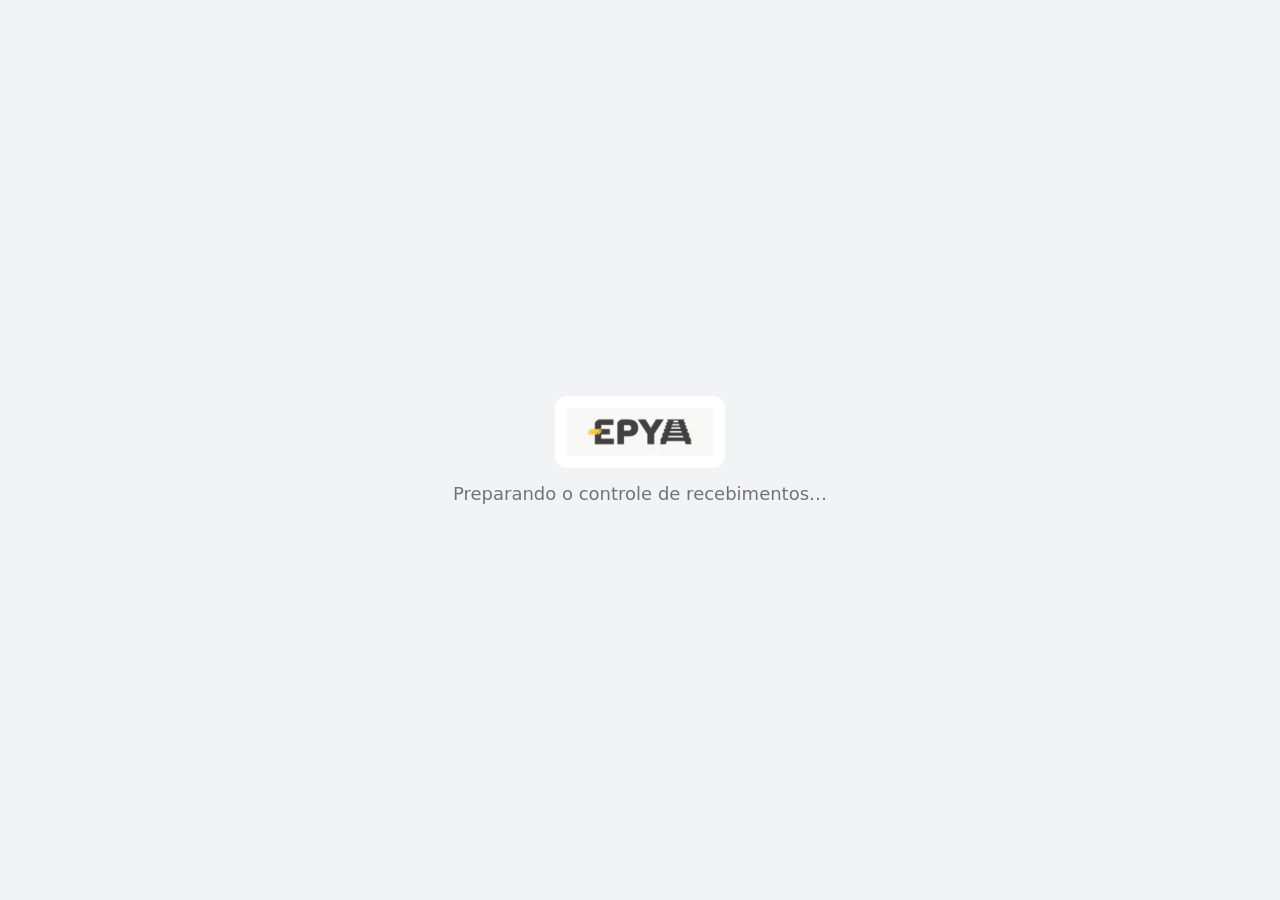
==== recebimentos-epya/index.html @ fa7b8f74 "Restaura lancamentos sem login" ====
<!doctype html>
<html lang="pt-BR">
  <head>
    <meta charset="utf-8" />
    <meta name="viewport" content="width=device-width, initial-scale=1" />
    <meta name="theme-color" content="#17191c" />
    <meta name="mobile-web-app-capable" content="yes" />
    <meta name="apple-mobile-web-app-capable" content="yes" />
    <meta name="apple-mobile-web-app-status-bar-style" content="black-translucent" />
    <meta name="apple-mobile-web-app-title" content="CRM EPYA" />
    <meta
      name="description"
      content="Painel EPYA para controle diário de dormentes, trilhos, notas fiscais e qualidade no Projeto Sucuriú."
    />
    <meta property="og:title" content="EPYA • Controle de Recebimentos" />
    <meta property="og:description" content="Dormentes, trilhos, notas fiscais, qualidade e relatórios do Projeto Sucuriú." />
    <meta property="og:type" content="website" />
    <meta property="og:image" content="./hero-recebimento-epya.png" />
    <meta name="twitter:card" content="summary_large_image" />
    <meta name="twitter:image" content="./hero-recebimento-epya.png" />
    <title>EPYA • Controle de Recebimentos</title>
    <link rel="manifest" href="./manifest.webmanifest" />
    <link rel="icon" type="image/png" href="./icon-192.png" />
    <link rel="apple-touch-icon" href="./apple-touch-icon.png" />
    <link rel="stylesheet" href="./styles.css?v=36" />
  </head>
  <body>
    <div id="app">
      <div class="boot-screen" role="status">
        <img src="./epya-logo-oficial.png" alt="EPYA Infraestrutura" />
        <span>Preparando o controle de recebimentos…</span>
      </div>
    </div>
    <script src="./supabase.min.js"></script>
    <script type="module" src="./app.js?v=36"></script>
  </body>
</html>
---- recebimentos-epya/styles.css ----
:root {
  color-scheme: light;
  --yellow: #f4c914;
  --yellow-strong: #e5b900;
  --ink: #181a1e;
  --ink-soft: #2a2e34;
  --muted: #6f747d;
  --muted-2: #9298a1;
  --page: #f2f3f5;
  --surface: #ffffff;
  --surface-2: #f8f9fa;
  --line: #e0e3e7;
  --line-strong: #cbd0d6;
  --blue: #39b8ff;
  --green: #24b487;
  --red: #ff5d6c;
  --orange: #ff9f43;
  --purple: #7b61ff;
  --shadow: 0 14px 38px rgba(22, 25, 30, 0.08);
  --shadow-soft: 0 8px 24px rgba(22, 25, 30, 0.06);
}

:root[data-theme="dark"] {
  color-scheme: dark;
  --ink: #f6f7f8;
  --ink-soft: #e0e3e7;
  --muted: #a9afb7;
  --muted-2: #858b94;
  --page: #101215;
  --surface: #191c21;
  --surface-2: #20242a;
  --line: #2d3239;
  --line-strong: #3b424c;
  --shadow: 0 18px 45px rgba(0, 0, 0, 0.28);
  --shadow-soft: 0 10px 26px rgba(0, 0, 0, 0.22);
}

* { box-sizing: border-box; }
html { min-height: 100%; scroll-behavior: smooth; font-size: 20px; }
body { min-width: 320px; min-height: 100vh; margin: 0; color: var(--ink); background: var(--page); font-family: Inter, ui-sans-serif, system-ui, -apple-system, BlinkMacSystemFont, "Segoe UI", sans-serif; font-size: 18px; text-rendering: optimizeLegibility; }
button, input, select, textarea { font: inherit; }
button, a { -webkit-tap-highlight-color: transparent; }
button { color: inherit; }
img { max-width: 100%; display: block; }
h1, h2, h3, p { margin-top: 0; }
button:focus-visible, a:focus-visible, input:focus-visible, select:focus-visible, textarea:focus-visible, [tabindex]:focus-visible { outline: 3px solid rgba(244, 201, 20, 0.48); outline-offset: 2px; }

.boot-screen, .loading-panel { min-height: 100vh; display: grid; place-content: center; justify-items: center; gap: 15px; color: var(--muted); background: var(--page); }
.boot-screen img { width: 170px; padding: 12px; background: white; border-radius: 12px; }
.spinner, .login-loading i { width: 26px; height: 26px; border: 3px solid var(--line-strong); border-top-color: var(--yellow); border-radius: 50%; animation: spin .75s linear infinite; }
@keyframes spin { to { transform: rotate(360deg); } }

.app-shell { min-height: 100vh; }
.topbar { min-height: 88px; padding: 0 clamp(18px, 3vw, 52px); position: sticky; top: 0; z-index: 50; display: grid; grid-template-columns: auto 1fr auto; align-items: center; gap: 24px; background: color-mix(in srgb, var(--surface) 94%, transparent); border-bottom: 1px solid var(--line); backdrop-filter: blur(18px); }
.brand-lockup { padding: 0; display: flex; align-items: center; gap: 14px; text-align: left; background: transparent; border: 0; cursor: pointer; }
.brand-lockup img { width: 96px; height: 44px; object-fit: contain; padding: 4px 6px; background: white; border-radius: 7px; }
.brand-lockup span, .user-chip { display: grid; }
.brand-lockup strong { font-size: .98rem; letter-spacing: -.015em; }
.brand-lockup small, .user-chip small { margin-top: 2px; color: var(--muted); font-size: .78rem; }
.main-nav { min-width: 0; display: flex; justify-content: center; align-self: stretch; gap: 3px; }
.nav-button { min-width: 74px; padding: 0 11px; position: relative; display: flex; align-items: center; justify-content: center; gap: 7px; color: var(--muted); white-space: nowrap; background: transparent; border: 0; cursor: pointer; }
.nav-button span { font-size: 1.08rem; }
.nav-button b { font-size: .84rem; font-weight: 740; }
.nav-button::after { content: ""; height: 3px; position: absolute; right: 11px; bottom: 0; left: 11px; background: var(--yellow); border-radius: 4px 4px 0 0; transform: scaleX(0); transition: transform .2s ease; }
.nav-button:hover, .nav-button.active { color: var(--ink); }
.nav-button.active::after { transform: scaleX(1); }
.top-actions { display: flex; align-items: center; gap: 8px; }
.status-pill, .sync-badge { min-height: 34px; padding: 6px 10px; display: inline-flex; align-items: center; gap: 7px; color: var(--muted); font-size: .74rem; font-weight: 730; background: var(--surface-2); border: 1px solid var(--line); border-radius: 999px; }
.status-pill { cursor: pointer; }
.status-pill i, .sync-badge i { width: 7px; height: 7px; background: var(--green); border-radius: 50%; box-shadow: 0 0 0 4px color-mix(in srgb, var(--green) 16%, transparent); }
.status-pill.offline i, .sync-badge.warning i { background: var(--orange); box-shadow: 0 0 0 4px color-mix(in srgb, var(--orange) 16%, transparent); }
.icon-button { width: 36px; height: 36px; display: grid; place-items: center; background: var(--surface-2); border: 1px solid var(--line); border-radius: 9px; cursor: pointer; }
.user-chip { min-width: 92px; padding-left: 11px; color: var(--ink); text-align: left; text-decoration: none; background: none; border: 0; border-left: 1px solid var(--line); cursor: pointer; }
.user-chip strong { max-width: 110px; overflow: hidden; font-size: .74rem; text-overflow: ellipsis; white-space: nowrap; }
.control-owner-chip { min-width: max-content; padding-left: 10px; display: flex; align-items: center; gap: 9px; border-left: 1px solid var(--line); }
.control-owner-chip > i { width: 34px; height: 34px; display: grid; place-items: center; color: #17191c; font-size: .7rem; font-style: normal; font-weight: 880; background: var(--yellow); border-radius: 50%; }
.control-owner-chip > span { display: grid; }
.control-owner-chip small { color: var(--muted); font-size: .69rem; line-height: 1.1; }
.control-owner-chip .control-motto { margin-bottom: 3px; color: var(--ink-soft); font-family: Georgia, "Times New Roman", serif; font-size: .65rem; font-style: italic; font-weight: 600; letter-spacing: .01em; }
.control-owner-chip strong { margin-top: 3px; font-size: .83rem; line-height: 1.1; }
.mobile-nav { display: none; }

.app-main { width: min(100%, 1680px); margin: 0 auto; padding: 24px clamp(16px, 3vw, 50px) 70px; }
.view { animation: viewIn .28s ease both; }
@keyframes viewIn { from { opacity: 0; transform: translateY(5px); } }
.eyebrow { display: block; margin-bottom: 8px; color: color-mix(in srgb, var(--yellow) 80%, #8b7300); font-size: .76rem; font-weight: 850; letter-spacing: .14em; text-transform: uppercase; }
.panel { padding: clamp(18px, 2.2vw, 29px); background: var(--surface); border: 1px solid var(--line); border-radius: 18px; box-shadow: var(--shadow-soft); }
.clickable { cursor: pointer; transition: transform .2s ease, box-shadow .2s ease, border-color .2s ease; }
.clickable:hover { transform: translateY(-2px); border-color: var(--line-strong); box-shadow: var(--shadow); }
.button { min-height: 46px; padding: 10px 18px; display: inline-flex; align-items: center; justify-content: center; gap: 8px; font-size: .84rem; font-weight: 820; text-decoration: none; border: 1px solid transparent; border-radius: 9px; cursor: pointer; transition: transform .15s ease, background .15s ease; }
.button:hover { transform: translateY(-1px); }
.button:disabled { opacity: .5; cursor: not-allowed; }
.button-yellow { color: #15171a; background: var(--yellow); border-color: var(--yellow); box-shadow: 0 8px 18px rgba(244, 201, 20, .19); }
.button-yellow:hover { background: var(--yellow-strong); }
.button-dark { color: #fff; background: #1b1e22; border-color: #1b1e22; }
.button-outline { color: var(--ink); background: var(--surface); border-color: var(--line-strong); }
.button-glass { color: white; background: rgba(255, 255, 255, .1); border-color: rgba(255, 255, 255, .28); backdrop-filter: blur(10px); }
.button.compact { min-height: 36px; padding: 7px 11px; }
.text-button, .back-link, .install-link, .add-row-button, .danger-link { padding: 0; color: var(--ink); font-size: .72rem; font-weight: 780; background: transparent; border: 0; cursor: pointer; }
.back-link { margin-bottom: 18px; color: var(--muted); }
.full { width: 100%; }

.dashboard-hero { min-height: 350px; padding: clamp(28px, 4vw, 58px); position: relative; overflow: hidden; display: flex; align-items: center; color: white; background: linear-gradient(90deg, rgba(11, 13, 16, .95) 0%, rgba(11, 13, 16, .82) 37%, rgba(11, 13, 16, .28) 68%, rgba(11, 13, 16, .12) 100%), url("./hero-recebimento-epya.png") center 55% / cover; border-radius: 24px; box-shadow: 0 25px 55px rgba(15, 17, 20, .2); }
.dashboard-hero::after { content: ""; width: 340px; height: 160px; position: absolute; left: 14%; bottom: -100px; background: var(--yellow); filter: blur(90px); opacity: .16; }
.hero-copy { max-width: 650px; position: relative; z-index: 2; }
.hero-kicker { margin-bottom: 22px; display: flex; align-items: center; gap: 10px; color: #d9dde1; font-size: .67rem; font-weight: 780; letter-spacing: .09em; text-transform: uppercase; }
.hero-kicker i { width: 5px; height: 5px; background: var(--yellow); border-radius: 50%; }
.dashboard-hero h1 { max-width: 650px; margin-bottom: 20px; font-size: clamp(2.5rem, 5.1vw, 5.4rem); line-height: .94; letter-spacing: -.063em; }
.dashboard-hero p { max-width: 565px; margin-bottom: 28px; color: #d2d6da; font-size: clamp(.88rem, 1.2vw, 1.05rem); line-height: 1.6; }
.hero-actions { display: flex; flex-wrap: wrap; align-items: center; gap: 10px; }
.dashboard-hero .sync-badge { color: #d9dcdf; background: rgba(14, 16, 19, .66); border-color: rgba(255, 255, 255, .16); }
.hero-corner-brand { width: 315px; min-height: 88px; padding: 12px 18px; position: absolute; top: 25px; right: 27px; display: grid; grid-template-columns: 62px 1fr; align-items: center; gap: 15px; color: #191b1f; background: rgba(255, 255, 255, .94); border-radius: 12px; box-shadow: 0 12px 35px rgba(0, 0, 0, .16); backdrop-filter: blur(12px); }
.hero-corner-brand img { width: 62px; max-height: 62px; }
.hero-corner-brand span { display: grid; text-transform: uppercase; }
.hero-corner-brand strong { font-size: 1rem; letter-spacing: .12em; }
.hero-corner-brand small { margin-top: 4px; color: #6c7077; font-size: .72rem; font-weight: 760; letter-spacing: .08em; }

.section-heading, .page-heading, .panel-heading { display: flex; align-items: flex-end; justify-content: space-between; gap: 20px; }
.section-heading { margin: 35px 0 18px; }
.section-heading h2, .panel-heading h2 { margin: 0; font-size: clamp(1.15rem, 1.7vw, 1.55rem); letter-spacing: -.035em; }
.updated-label, .expand-hint { color: var(--muted); font-size: .76rem; }
.expand-hint { min-width: max-content; }
.metrics-grid { margin-bottom: 22px; display: grid; grid-template-columns: repeat(4, minmax(0, 1fr)); gap: 14px; }
.metric-card { min-height: 160px; padding: 22px; position: relative; overflow: hidden; display: flex; flex-direction: column; justify-content: center; background: var(--surface); border: 1px solid var(--line); border-radius: 16px; box-shadow: var(--shadow-soft); }
.metric-card::before { content: ""; width: 62px; height: 4px; position: absolute; top: 0; left: 22px; background: var(--yellow); border-radius: 0 0 5px 5px; }
.metric-card.rail::before { background: var(--blue); }
.metric-card.remaining::before { background: var(--orange); }
.metric-card.quality::before { background: var(--purple); }
.metric-card > span { color: var(--muted); font-size: .83rem; font-weight: 760; }
.metric-card strong { margin: 9px 0 5px; font-size: clamp(2rem, 3vw, 3.25rem); line-height: 1; letter-spacing: -.055em; }
.metric-card small { color: var(--muted-2); font-size: .78rem; }
.metric-progress, .metric-line { height: 4px; margin-top: 17px; overflow: hidden; background: var(--line); border-radius: 999px; }
.metric-progress i { height: 100%; display: block; background: var(--yellow); border-radius: inherit; }
.metric-line { background: linear-gradient(90deg, var(--blue), color-mix(in srgb, var(--blue) 15%, var(--line)) 55%, var(--line) 55%); }
.metric-card.remaining .metric-line { background: linear-gradient(90deg, var(--orange) 0 30%, var(--line) 30%); }
.metric-card.quality .metric-line { background: linear-gradient(90deg, var(--purple) 0 12%, var(--line) 12%); }

.pera-milestone { margin-bottom: 22px; padding: 20px 22px; display: grid; grid-template-columns: 52px minmax(0, 1fr) auto; align-items: center; gap: 16px 20px; background: linear-gradient(135deg, color-mix(in srgb, var(--yellow) 8%, var(--surface)), var(--surface) 62%); border: 1px solid color-mix(in srgb, var(--yellow) 38%, var(--line)); border-radius: 16px; box-shadow: var(--shadow-soft); }
.pera-milestone-icon { width: 52px; height: 52px; display: grid; place-items: center; color: #17191c; font-size: 1.25rem; font-weight: 900; background: var(--yellow); border-radius: 14px; }
.pera-milestone-copy h2 { margin: 3px 0 4px; font-size: clamp(1.05rem, 1.6vw, 1.35rem); letter-spacing: -.03em; }
.pera-milestone-copy p { margin: 0; color: var(--muted); font-size: .8rem; line-height: 1.45; }
.pera-milestone-total { min-width: 155px; display: grid; text-align: right; }
.pera-milestone-total span, .pera-milestone-total small { color: var(--muted); font-size: .7rem; }
.pera-milestone-total strong { margin: 2px 0; font-size: 1.65rem; line-height: 1; letter-spacing: -.045em; }
.pera-milestone-progress { height: 7px; grid-column: 2 / -1; overflow: hidden; background: var(--line); border-radius: 999px; }
.pera-milestone-progress i { height: 100%; display: block; background: linear-gradient(90deg, var(--yellow), #ff9f2f); border-radius: inherit; transition: width .35s ease; }
.pera-milestone.warning { background: linear-gradient(135deg, color-mix(in srgb, var(--orange) 13%, var(--surface)), var(--surface) 64%); border-color: color-mix(in srgb, var(--orange) 55%, var(--line)); }
.pera-milestone.warning .pera-milestone-icon { background: var(--orange); }
.pera-milestone.warning .pera-milestone-progress i { background: var(--orange); }
.pera-milestone.next { border-color: color-mix(in srgb, var(--blue) 48%, var(--line)); }
.pera-milestone.next .pera-milestone-icon, .pera-milestone.next .pera-milestone-progress i { background: var(--blue); }
.pera-milestone.reached { border-color: color-mix(in srgb, var(--green) 55%, var(--line)); }
.pera-milestone.reached .pera-milestone-icon, .pera-milestone.reached .pera-milestone-progress i { color: white; background: var(--green); }

.dashboard-grid { margin-bottom: 16px; display: grid; gap: 16px; }
.charts-main { grid-template-columns: 1.45fr .8fr; }
.charts-secondary { grid-template-columns: 1.15fr .85fr .85fr; }
.chart-card, .quality-card { min-height: 380px; }
.chart-legend { margin: 18px 0 8px; display: flex; gap: 15px; color: var(--muted); font-size: .8rem; }
.chart-legend span { display: flex; align-items: center; gap: 6px; }
.dot { width: 8px; height: 8px; display: inline-block; border-radius: 50%; }
.dot.yellow { background: var(--yellow); }
.dot.blue { background: var(--blue); }
.comparison-chart { min-width: 0; height: 255px; padding: 25px 10px 0; display: grid; grid-auto-flow: column; grid-auto-columns: minmax(76px, 1fr); align-items: end; gap: clamp(9px, 1.5vw, 22px); overflow-x: auto; background-image: linear-gradient(to bottom, transparent 24.5%, var(--line) 25%, transparent 25.5%, transparent 49.5%, var(--line) 50%, transparent 50.5%, transparent 74.5%, var(--line) 75%, transparent 75.5%); border-bottom: 1px solid var(--line); }
.comparison-group { height: 100%; position: relative; display: grid; grid-template-rows: 1fr 27px; align-items: end; }
.comparison-bars { height: 100%; display: flex; align-items: end; justify-content: center; gap: 7px; }
.chart-bar { width: min(28px, 40%); min-height: 0; position: relative; display: block; border-radius: 7px 7px 2px 2px; transition: filter .2s ease; }
.chart-bar:hover { filter: brightness(.92); }
.chart-bar.sleeper { background: linear-gradient(#ffde42, var(--yellow)); }
.chart-bar.rail { background: linear-gradient(#69caff, var(--blue)); }
.chart-bar b { position: absolute; top: -21px; left: 50%; color: var(--muted); font-size: .7rem; font-weight: 760; transform: translateX(-50%); white-space: nowrap; }
.comparison-group > small, .daily-column > small { color: var(--muted); font-size: .72rem; text-align: center; white-space: nowrap; }
.daily-chart { height: 280px; padding: 17px 8px 0; display: grid; grid-auto-flow: column; grid-auto-columns: minmax(34px, 1fr); align-items: end; gap: 7px; overflow-x: auto; border-bottom: 1px solid var(--line); background-image: linear-gradient(to bottom, transparent 32.8%, var(--line) 33%, transparent 33.4%, transparent 65.8%, var(--line) 66%, transparent 66.4%); }
.daily-column { height: 100%; position: relative; display: grid; grid-template-rows: 1fr 28px; align-items: end; }
.daily-stack { width: 70%; height: 100%; max-width: 34px; margin: auto; display: flex; flex-direction: column-reverse; justify-content: flex-start; overflow: hidden; border-radius: 6px 6px 2px 2px; }
.daily-stack span { width: 100%; display: block; min-height: 0; }
.daily-stack .sleeper { background: var(--yellow); }
.daily-stack .rail { background: var(--blue); }
.quality-summary { min-height: 270px; display: grid; grid-template-columns: minmax(150px, .8fr) 1fr; align-items: center; gap: 24px; }
.quality-donut { width: min(190px, 100%); aspect-ratio: 1; margin: auto; position: relative; display: grid; place-content: center; text-align: center; background: var(--quality-donut); border-radius: 50%; }
.quality-donut::after { content: ""; position: absolute; inset: 21%; background: var(--surface); border-radius: 50%; }
.quality-donut strong, .quality-donut small { position: relative; z-index: 1; }
.quality-donut strong { font-size: clamp(1.8rem, 3vw, 2.8rem); letter-spacing: -.05em; }
.quality-donut small { color: var(--muted); font-size: .7rem; }
.quality-summary ul { margin: 0; padding: 0; display: grid; gap: 11px; list-style: none; }
.quality-summary li { display: grid; grid-template-columns: 9px 1fr auto; align-items: center; gap: 8px; color: var(--muted); font-size: .79rem; }
.quality-summary li i, .table-dot, .record-quality-list i { width: 8px; height: 8px; display: inline-block; border-radius: 50%; }
.quality-summary li strong { color: var(--ink); font-size: .84rem; }
[data-tooltip] { position: relative; }
[data-tooltip]::after { content: attr(data-tooltip); width: max-content; max-width: 280px; padding: 9px 11px; position: absolute; left: 50%; top: 42%; z-index: 30; color: white; font-size: .74rem; font-weight: 720; line-height: 1.35; text-align: center; white-space: normal; background: rgba(15, 17, 20, .94); border: 1px solid rgba(255, 255, 255, .14); border-radius: 8px; box-shadow: 0 10px 30px rgba(0, 0, 0, .28); opacity: 0; transform: translate(-50%, -50%) scale(.96); pointer-events: none; transition: opacity .16s ease, transform .16s ease; }
[data-tooltip]:hover, [data-tooltip]:focus-visible { z-index: 25; }
[data-tooltip]:hover::after, [data-tooltip]:focus-visible::after { opacity: 1; transform: translate(-50%, -50%) scale(1); }
.quality-summary li[data-tooltip]::after { top: 50%; }
.nf-quality-panel { margin-bottom: 16px; background: linear-gradient(145deg, color-mix(in srgb, var(--yellow) 5%, var(--surface)), var(--surface) 38%); }
.nf-quality-panel .panel-heading { align-items: flex-start; }
.nf-quality-panel .panel-heading p { max-width: 780px; margin: 6px 0 0; color: var(--muted); line-height: 1.5; }
.nf-quality-kpis { margin: 20px 0 16px; display: grid; grid-template-columns: repeat(4, minmax(0, 1fr)); gap: 10px; }
.nf-quality-kpis > div { min-width: 0; padding: 16px 18px; display: grid; background: var(--surface); border: 1px solid var(--line); border-radius: 12px; box-shadow: var(--shadow-soft); }
.nf-quality-kpis span, .nf-quality-kpis small { color: var(--muted); font-size: .72rem; }
.nf-quality-kpis strong { margin: 5px 0 3px; font-size: clamp(1.5rem, 2.4vw, 2.25rem); line-height: 1; letter-spacing: -.045em; }
.nf-quality-content { display: grid; grid-template-columns: minmax(240px, .42fr) minmax(0, 1.58fr); align-items: start; gap: 16px; }
.nf-quality-search { margin: 0; padding: 17px; display: grid; grid-template-columns: 1fr; align-items: end; gap: 9px; background: var(--surface); border: 1px solid var(--line); border-radius: 12px; }
.nf-quality-search p { margin: 5px 0 0; color: var(--muted); font-size: .72rem; line-height: 1.5; }
.nf-quality-chart { max-height: 620px; padding-right: 7px; display: grid; gap: 10px; overflow-y: auto; }
.nf-quality-row { min-width: 0; padding: 15px 16px; display: grid; grid-template-columns: 112px 1fr; align-items: center; gap: 17px; background: var(--surface); border: 1px solid var(--line); border-left: 4px solid var(--yellow); border-radius: 11px; box-shadow: var(--shadow-soft); }
.nf-quality-label { display: grid; }
.nf-quality-label strong { font-size: .96rem; }
.nf-quality-label small { margin-top: 4px; color: var(--muted); font-size: .74rem; }
.nf-quality-bars { display: grid; gap: 7px; }
.nf-quality-bars > span { height: 30px; position: relative; overflow: hidden; display: flex; align-items: center; background: var(--line); border-radius: 7px; }
.nf-quality-bars i { height: 100%; position: absolute; inset: 0 auto 0 0; display: block; border-radius: inherit; }
.nf-quality-bars .received i { background: linear-gradient(90deg, #ffe56a, var(--yellow)); }
.nf-quality-bars .defects i { background: linear-gradient(90deg, #ff9a78, var(--red)); }
.nf-quality-bars b { padding: 0 10px; position: relative; z-index: 1; color: #1a1c20; font-size: .75rem; text-shadow: 0 1px rgba(255, 255, 255, .45); }
:root[data-theme="dark"] .nf-quality-bars b { color: white; text-shadow: 0 1px rgba(0, 0, 0, .45); }
.nf-quality-empty { min-height: 190px; display: grid; place-content: center; justify-items: center; gap: 5px; color: var(--muted); text-align: center; }
.nf-quality-empty strong { color: var(--ink); }
.modal-nf-quality { padding: 12px; background: var(--surface-2); border: 1px solid var(--line); border-radius: 12px; }
.recent-panel { margin-top: 1px; }

.table-wrap { width: 100%; overflow-x: auto; }
.data-table { width: 100%; border-collapse: collapse; }
.data-table th, .data-table td { padding: 14px 12px; text-align: left; vertical-align: middle; border-bottom: 1px solid var(--line); }
.data-table th { color: var(--muted); font-size: .72rem; font-weight: 820; letter-spacing: .07em; text-transform: uppercase; }
.data-table td { font-size: .84rem; }
.data-table td > strong, .data-table td > small { display: block; }
.data-table td > strong { margin-bottom: 4px; }
.data-table td > small { max-width: 260px; overflow: hidden; color: var(--muted); text-overflow: ellipsis; white-space: nowrap; }
.data-table tr:last-child td { border-bottom: 0; }
.material-badge { width: fit-content; padding: 5px 8px; display: flex; align-items: center; gap: 6px; color: #745f00; font-size: .7rem; font-weight: 760; background: rgba(244, 201, 20, .13); border: 1px solid rgba(244, 201, 20, .22); border-radius: 999px; }
.material-badge i { width: 6px; height: 6px; background: var(--yellow); border-radius: 50%; }
.material-badge.trilho { color: #087eae; background: rgba(57, 184, 255, .12); border-color: rgba(57, 184, 255, .22); }
.material-badge.trilho i { background: var(--blue); }
:root[data-theme="dark"] .material-badge { color: #f7df6c; }
:root[data-theme="dark"] .material-badge.trilho { color: #8fd7ff; }
.table-actions { min-width: 150px; }
.table-actions button { padding: 5px 7px; color: var(--ink); font-size: .7rem; font-weight: 760; background: transparent; border: 0; cursor: pointer; }
.table-actions .danger, .danger-link { color: var(--red); }
.empty-state { min-height: 250px; display: grid; place-content: center; justify-items: center; text-align: center; color: var(--muted); }
.empty-state > span { font-size: 2rem; }
.empty-state h3 { margin: 10px 0 5px; color: var(--ink); }
.empty-state p { margin: 0; }

.page-heading { margin: 18px 0 26px; align-items: center; }
.page-heading h1 { margin: 0 0 8px; font-size: clamp(2rem, 4.2vw, 4rem); line-height: 1; letter-spacing: -.055em; }
.page-heading p { max-width: 650px; margin: 0; color: var(--muted); line-height: 1.55; }
.heading-actions { display: flex; gap: 9px; }
.heading-summary { min-width: 190px; padding: 18px 22px; display: grid; text-align: right; background: #191b1f; border-radius: 15px; box-shadow: var(--shadow); }
.heading-summary span, .heading-summary small { color: #aeb3ba; font-size: .66rem; }
.heading-summary strong { color: var(--yellow); font-size: 2.35rem; line-height: 1.05; letter-spacing: -.05em; }
.receiving-form { display: grid; gap: 15px; }
.form-panel { padding: clamp(20px, 3vw, 34px); }
.form-section-title { margin-bottom: 25px; display: flex; align-items: flex-start; gap: 14px; }
.form-section-title > span { min-width: 37px; height: 37px; display: grid; place-items: center; color: #181a1d; font-size: .69rem; font-weight: 850; background: var(--yellow); border-radius: 9px; }
.form-section-title h2 { margin: 0 0 5px; font-size: 1.2rem; }
.form-section-title p { margin: 0; color: var(--muted); font-size: .8rem; }
.material-selector { display: grid; grid-template-columns: 1fr 1fr; gap: 12px; }
.material-option { min-height: 98px; padding: 18px; display: grid; grid-template-columns: 55px 1fr auto; align-items: center; gap: 15px; text-align: left; background: var(--surface-2); border: 1px solid var(--line); border-radius: 13px; cursor: pointer; }
.material-option.active { background: color-mix(in srgb, var(--yellow) 8%, var(--surface)); border-color: color-mix(in srgb, var(--yellow) 65%, var(--line)); box-shadow: inset 0 0 0 1px color-mix(in srgb, var(--yellow) 30%, transparent); }
.material-option:nth-child(2).active { background: color-mix(in srgb, var(--blue) 7%, var(--surface)); border-color: color-mix(in srgb, var(--blue) 65%, var(--line)); box-shadow: inset 0 0 0 1px color-mix(in srgb, var(--blue) 26%, transparent); }
.material-option > i { width: 52px; height: 48px; display: block; position: relative; background: color-mix(in srgb, var(--yellow) 16%, var(--surface)); border-radius: 10px; }
.material-option > i::before, .material-option > i::after { content: ""; position: absolute; background: var(--yellow); }
.sleeper-icon::before { width: 34px; height: 8px; left: 9px; top: 14px; box-shadow: 0 13px 0 var(--yellow); border-radius: 2px; }
.sleeper-icon::after { width: 4px; height: 27px; left: 16px; top: 10px; box-shadow: 16px 0 0 var(--yellow); }
.material-option > .rail-icon { background: color-mix(in srgb, var(--blue) 14%, var(--surface)); }
.rail-icon::before { width: 7px; height: 34px; left: 13px; top: 7px; background: var(--blue) !important; box-shadow: 19px 0 0 var(--blue); transform: skew(-8deg); }
.rail-icon::after { width: 32px; height: 4px; left: 10px; top: 15px; background: var(--blue) !important; box-shadow: 0 14px 0 var(--blue); }
.material-option span { display: grid; }
.material-option span small { margin-top: 5px; color: var(--muted); font-size: .67rem; }
.material-option > b { color: var(--green); font-size: 1.15rem; }
.field-grid { display: grid; gap: 14px; }
.field-grid.four { grid-template-columns: repeat(4, minmax(0, 1fr)); }
.span-two { grid-column: span 2; }
label { display: grid; gap: 7px; }
label > span, .report-filters label span, .filters-panel label span { color: var(--muted); font-size: .78rem; font-weight: 740; }
input, select, textarea { width: 100%; min-height: 43px; padding: 10px 12px; color: var(--ink); background: var(--surface-2); border: 1px solid var(--line); border-radius: 8px; transition: border-color .15s ease, box-shadow .15s ease; }
textarea { resize: vertical; }
input:focus, select:focus, textarea:focus { border-color: var(--yellow); box-shadow: 0 0 0 3px rgba(244, 201, 20, .12); outline: none; }
.invoice-head { padding: 0 50px 8px 0; display: grid; grid-template-columns: 1fr 1fr 36px; gap: 12px; color: var(--muted); font-size: .6rem; font-weight: 760; text-transform: uppercase; }
.invoice-row { margin-bottom: 9px; display: grid; grid-template-columns: 1fr 1fr 36px; align-items: end; gap: 12px; }
.invoice-row.edit-target { margin: 2px -9px 11px; padding: 9px; background: color-mix(in srgb, var(--yellow) 10%, var(--surface)); border: 2px solid var(--yellow); border-radius: 11px; box-shadow: 0 0 0 4px rgba(244, 201, 20, .1); }
.invoice-row label > span { display: none; }
.remove-row { width: 36px; height: 43px; color: var(--red); font-size: 1.2rem; background: color-mix(in srgb, var(--red) 8%, var(--surface)); border: 1px solid color-mix(in srgb, var(--red) 25%, var(--line)); border-radius: 8px; cursor: pointer; }
.remove-row:disabled { opacity: .25; cursor: not-allowed; }
.add-row-button { margin-top: 6px; color: #8b7400; }
:root[data-theme="dark"] .add-row-button { color: #f3d95e; }
.invoice-panel { position: relative; }
.invoice-total { width: fit-content; min-width: 220px; margin: 20px 0 0 auto; padding: 15px 18px; position: static; display: grid; grid-template-columns: 1fr auto; gap: 2px 14px; background: var(--surface-2); border: 1px solid var(--line); border-radius: 10px; }
.invoice-total span { grid-column: 1 / -1; color: var(--muted); font-size: .62rem; }
.invoice-total strong { font-size: 1.55rem; letter-spacing: -.04em; }
.invoice-total small { align-self: end; padding-bottom: 4px; color: var(--muted); }
.quality-input-grid { display: grid; grid-template-columns: repeat(4, minmax(0, 1fr)); gap: 10px; }
.invoice-quality-list { display: grid; gap: 14px; }
.invoice-quality-card { padding: 17px; background: color-mix(in srgb, var(--yellow) 3%, var(--surface-2)); border: 1px solid var(--line-strong); border-radius: 13px; }
.invoice-quality-card > header { margin-bottom: 14px; display: flex; align-items: center; justify-content: space-between; gap: 16px; }
.invoice-quality-card > header div { display: grid; gap: 3px; }
.invoice-quality-card > header span, .invoice-quality-card > header small { color: var(--muted); font-size: .68rem; }
.invoice-quality-card > header strong { font-size: 1rem; }
.quality-input-grid label { padding: 13px; grid-template-columns: 9px 1fr; align-items: center; background: var(--surface-2); border: 1px solid var(--line); border-radius: 10px; }
.quality-input-grid label i { width: 8px; height: 8px; background: var(--category); border-radius: 50%; }
.quality-input-grid label span { color: var(--ink); font-size: .77rem; }
.quality-input-grid input { grid-column: 1 / -1; font-size: 1.1rem; font-weight: 760; }
.quality-input-grid input[readonly] { color: var(--red); background: color-mix(in srgb, var(--red) 7%, var(--surface-2)); cursor: default; }
.rejected-help { margin: 10px 0 0; color: var(--muted); font-size: .75rem; }
.new-category-inline { margin-top: 14px; display: grid; grid-template-columns: 1fr auto; gap: 10px; }
.rejection-control { margin-top: 22px; padding-top: 22px; border-top: 1px solid var(--line); }
.rejection-heading { display: flex; align-items: center; justify-content: space-between; gap: 24px; }
.rejection-heading h3 { margin: 0 0 5px; font-size: 1.2rem; }
.rejection-heading p { max-width: 760px; margin: 0; color: var(--muted); line-height: 1.5; }
.rejection-list { margin-top: 16px; display: grid; gap: 11px; }
.rejection-row { padding: 15px; background: color-mix(in srgb, var(--red) 4%, var(--surface-2)); border: 1px solid color-mix(in srgb, var(--red) 22%, var(--line)); border-radius: 12px; }
.rejection-row > header { margin-bottom: 12px; display: flex; align-items: center; justify-content: space-between; gap: 12px; }
.rejection-row > header strong { font-size: .83rem; }
.rejection-row > header button { width: 30px; height: 30px; color: var(--red); font-size: 1.1rem; background: transparent; border: 1px solid color-mix(in srgb, var(--red) 28%, var(--line)); border-radius: 7px; cursor: pointer; }
.rejection-fields { display: grid; grid-template-columns: 1.05fr .7fr .7fr 1.55fr; gap: 10px; }
.rejection-empty { margin-top: 15px; padding: 15px; color: var(--muted); text-align: center; background: var(--surface-2); border: 1px dashed var(--line-strong); border-radius: 10px; }
.rejection-reason-manager { margin-top: 14px; padding: 14px; display: grid; grid-template-columns: minmax(260px, 1fr) minmax(220px, .8fr) auto; align-items: center; gap: 10px; background: var(--surface-2); border-radius: 11px; }
.rejection-reason-manager > div { display: grid; }
.rejection-reason-manager small { margin-top: 4px; color: var(--muted); font-size: .72rem; }
.rail-quality-note { margin: 14px 0 0; padding: 12px 14px; color: var(--muted); font-size: .75rem; line-height: 1.5; background: color-mix(in srgb, var(--blue) 7%, var(--surface)); border-left: 4px solid var(--blue); border-radius: 8px; }
.final-form-panel > label { margin-bottom: 18px; }
.form-actions { display: flex; justify-content: flex-end; gap: 9px; }

.filters-panel, .report-filters { margin-bottom: 14px; display: grid; grid-template-columns: 1.7fr .8fr .8fr .8fr auto auto; align-items: end; gap: 10px; }
.history-summary { margin-bottom: 14px; display: grid; grid-template-columns: repeat(4, 1fr); gap: 10px; }
.history-summary span { padding: 14px 16px; color: var(--muted); font-size: .68rem; background: var(--surface); border: 1px solid var(--line); border-radius: 10px; }
.history-summary strong { margin-right: 5px; color: var(--ink); font-size: 1.05rem; }

.quality-hero-grid { margin-bottom: 14px; display: grid; grid-template-columns: 1fr 1fr; gap: 14px; }
.quality-kpis { display: grid; grid-template-columns: 1fr 1fr; gap: 1px; overflow: hidden; padding: 0; background: var(--line); }
.quality-kpis div { padding: 24px; display: grid; place-content: center; background: var(--surface); }
.quality-kpis span { color: var(--muted); font-size: .68rem; }
.quality-kpis strong { margin-top: 6px; font-size: 2rem; letter-spacing: -.045em; }
.quality-kpis-wide { margin-bottom: 24px; grid-template-columns: repeat(4, 1fr); }
.quality-section-heading { margin: 28px 0 12px; }
.quality-section-heading h2 { margin: 0; font-size: 1.45rem; letter-spacing: -.035em; }
.danger-text { color: var(--red); }
.success-text { color: var(--green); }
.quality-category-grid { margin-bottom: 14px; display: grid; grid-template-columns: repeat(4, 1fr); gap: 10px; }
.category-card { min-height: 145px; padding: 20px; display: grid; align-content: center; background: var(--surface); border: 1px solid var(--line); border-radius: 13px; box-shadow: var(--shadow-soft); }
.category-card > i { width: 26px; height: 4px; margin-bottom: 13px; background: var(--category); border-radius: 99px; }
.category-card > span, .category-card > small { color: var(--muted); font-size: .68rem; }
.category-card > strong { margin: 6px 0 3px; font-size: 2.1rem; letter-spacing: -.05em; }
.category-manager { margin-bottom: 14px; display: flex; align-items: center; justify-content: space-between; gap: 30px; }
.category-manager h2 { margin: 0 0 5px; }
.category-manager p { margin: 0; color: var(--muted); }
.category-add-form { min-width: min(460px, 50%); display: grid; grid-template-columns: 1fr auto; gap: 8px; }

.report-filters { grid-template-columns: repeat(2, minmax(0, 1fr)) minmax(0, 1.2fr) minmax(0, 1.4fr) auto; }
.report-filters label { min-width: 0; }
.location-dashboards { margin-bottom: 24px; }
.location-dashboard-grid { display: grid; grid-template-columns: repeat(auto-fit, minmax(min(100%, 460px), 1fr)); gap: 16px; }
.location-dashboard { min-width: 0; padding: 24px; }
.location-dashboard h3 { margin: 0 0 8px; font-size: 1.15rem; overflow-wrap: anywhere; }
.location-dashboard h4 { margin: 24px 0 12px; font-size: .8rem; }
.location-dashboard .panel-heading { padding: 0; }
.location-dashboard .panel-heading p { margin: 0; color: var(--muted); font-size: .7rem; }
.location-totals { display: grid; grid-template-columns: repeat(2, minmax(0, 1fr)); gap: 12px; margin: 20px 0; }
.location-totals > div { display: grid; gap: 4px; border-left: 4px solid var(--yellow); padding-left: 12px; }
.location-totals > .location-rails { border-color: var(--blue); }
.location-totals span, .location-totals small { font-size: .7rem; color: var(--muted); }
.location-totals strong { font-size: 1.8rem; line-height: 1.2; }
.location-quality { display: grid; gap: 10px; margin: 0; }
.location-quality > div { display: flex; justify-content: space-between; flex-wrap: wrap; gap: 6px 12px; font-size: .7rem; }
.location-quality dt { color: var(--muted); }
.location-quality dd { margin: 0; font-weight: 750; }
.location-dashboard > .button { width: 100%; margin-top: 18px; white-space: normal; }
@media (max-width: 1200px) { .report-filters { grid-template-columns: repeat(2, minmax(0, 1fr)); } }
@media (max-width: 600px) { .location-dashboard { padding: 18px; } }
.report-material-panel { margin-bottom: 14px; display: grid; grid-template-columns: minmax(240px, .6fr) minmax(520px, 1.4fr); align-items: center; gap: 24px; }
.report-material-panel h2 { margin: 0 0 5px; }
.report-material-panel p { margin: 0; color: var(--muted); }
.report-material-switch { display: grid; grid-template-columns: repeat(3, 1fr); gap: 9px; }
.report-material-switch button { min-height: 74px; padding: 12px; display: grid; grid-template-columns: 38px 1fr; align-items: center; gap: 10px; color: var(--muted); text-align: left; background: var(--surface-2); border: 1px solid var(--line); border-radius: 11px; cursor: pointer; }
.report-material-switch button > i { width: 36px; height: 36px; display: grid; place-items: center; color: var(--ink); font-size: .78rem; font-style: normal; font-weight: 850; background: var(--surface); border: 1px solid var(--line); border-radius: 9px; }
.report-material-switch button > span { display: grid; }
.report-material-switch button strong { color: var(--ink); font-size: .8rem; }
.report-material-switch button small { margin-top: 3px; font-size: .62rem; }
.report-material-switch button.active { color: #6a5700; background: color-mix(in srgb, var(--yellow) 12%, var(--surface)); border-color: color-mix(in srgb, var(--yellow) 72%, var(--line)); box-shadow: inset 0 0 0 1px color-mix(in srgb, var(--yellow) 28%, transparent); }
.report-material-switch button.active > i { color: #181a1e; background: var(--yellow); border-color: var(--yellow); }
.report-image-control { margin-bottom: 14px; display: grid; grid-template-columns: 1fr auto; align-items: center; gap: 14px 24px; }
.report-image-control h2 { margin: 0 0 5px; }
.report-image-control p { margin: 0; color: var(--muted); }
.file-button { position: relative; overflow: hidden; }
.file-button input { width: 1px; height: 1px; position: absolute; opacity: 0; pointer-events: none; }
.report-image-empty { grid-column: 1 / -1; color: var(--muted); font-size: .76rem; }
.report-image-previews { grid-column: 1 / -1; display: grid; grid-template-columns: repeat(6, minmax(0, 1fr)); gap: 10px; }
.report-image-previews figure { min-width: 0; margin: 0; padding: 7px; position: relative; background: var(--surface-2); border: 1px solid var(--line); border-radius: 10px; }
.report-image-previews img { width: 100%; aspect-ratio: 4 / 3; object-fit: cover; border-radius: 7px; }
.report-image-previews figcaption { margin-top: 6px; overflow: hidden; color: var(--muted); font-size: .66rem; text-overflow: ellipsis; white-space: nowrap; }
.report-image-previews button { width: 26px; height: 26px; position: absolute; top: 3px; right: 3px; color: white; font-size: 1rem; background: rgba(15, 17, 20, .82); border: 0; border-radius: 50%; cursor: pointer; }
.print-report { padding: clamp(25px, 4vw, 50px); background: var(--surface); border: 1px solid var(--line); border-radius: 18px; box-shadow: var(--shadow-soft); }
.report-header { padding-bottom: 24px; display: grid; grid-template-columns: 140px 1fr 230px; align-items: center; gap: 25px; border-bottom: 3px solid var(--yellow); }
.report-header > img:first-child { width: 125px; }
.report-header > img:last-child { width: 220px; padding: 10px; background: white; border-radius: 7px; }
.report-header span { color: var(--muted); font-size: .62rem; font-weight: 820; letter-spacing: .09em; }
.report-header h1 { margin: 5px 0; font-size: clamp(1.35rem, 2.5vw, 2.3rem); letter-spacing: -.045em; }
.report-header p { margin: 0; color: var(--muted); }
.report-kpis { margin: 25px 0; display: grid; grid-template-columns: repeat(4, 1fr); gap: 1px; overflow: hidden; background: var(--line); border: 1px solid var(--line); border-radius: 11px; }
.report-kpis div { padding: 18px; display: grid; background: var(--surface-2); }
.report-kpis span, .report-kpis small { color: var(--muted); font-size: .63rem; }
.report-kpis strong { margin: 5px 0 2px; font-size: 1.65rem; }
.report-charts { display: grid; grid-template-columns: 1.35fr .65fr; gap: 14px; }
.report-charts section { padding: 18px; background: var(--surface-2); border: 1px solid var(--line); border-radius: 11px; }
.report-chart-heading { margin-bottom: 8px; display: flex; align-items: center; justify-content: space-between; gap: 12px; }
.report-chart-heading h2 { margin: 0; }
.report-chart-heading span { color: var(--muted); font-size: .65rem; }
.report-charts h2, .report-table-title { font-size: .92rem; }
.report-charts .comparison-chart { height: 230px; }
.report-charts .quality-summary { min-height: 230px; }
.report-quality-pair { display: grid; gap: 12px; }
.report-quality-pair > div { min-width: 0; }
.report-quality-pair h3 { margin: 0 0 4px; font-size: .78rem; }
.report-quality-single h3 { margin: 0 0 8px; font-size: .84rem; }
.report-quality-single .quality-summary { min-height: 220px; grid-template-columns: minmax(105px, .7fr) 1fr; gap: 14px; }
.report-quality-single .quality-donut { width: min(135px, 100%); }
.report-quality-pair .quality-summary { min-height: 0; grid-template-columns: 76px 1fr; gap: 10px; }
.report-quality-pair .quality-donut { width: 76px; }
.report-quality-pair .quality-donut strong { font-size: 1.2rem; }
.report-quality-pair .quality-donut small { font-size: .48rem; }
.report-quality-pair .quality-summary ul { gap: 4px; }
.report-quality-pair .quality-summary li { font-size: .54rem; }
.report-quality-pair .quality-summary li strong { font-size: .58rem; }
.report-table-title { margin: 28px 0 12px; }
.report-text-editor-wrap { display: grid; gap: 14px; }
.report-text-editor-label { display: grid; gap: 7px; }
.report-text-editor-label > span, .report-text-editor-options label > span { color: var(--muted); font-size: .65rem; font-weight: 760; }
.report-text-editor { width: 100%; min-height: 390px; padding: 17px; resize: vertical; color: var(--ink); background: var(--surface-2); border: 1px solid var(--line-strong); border-radius: 11px; font: 650 .72rem/1.6 Inter, ui-sans-serif, system-ui, sans-serif; }
.report-text-editor-options { display: grid; grid-template-columns: minmax(260px, .65fr) 1fr; align-items: end; gap: 16px; }
.report-text-editor-options label { display: grid; gap: 7px; }
.report-text-editor-options p { margin: 0 0 10px; color: var(--muted); font-size: .66rem; line-height: 1.5; }
.report-table { overflow-x: auto; -webkit-overflow-scrolling: touch; border: 1px solid var(--line); border-radius: 11px; }
.report-table table { min-width: 1100px; }
.report-table table, .modal-table table { width: 100%; border-collapse: collapse; }
.report-table th, .report-table td, .modal-table th, .modal-table td { padding: 9px 10px; text-align: left; border-bottom: 1px solid var(--line); }
.report-table th, .modal-table th { color: var(--muted); font-size: .6rem; text-transform: uppercase; }
.report-table td, .modal-table td { font-size: .67rem; }
.report-invoice-row { transition: background .2s ease; }
.report-invoice-row.is-ok { background: color-mix(in srgb, var(--green) 5%, transparent); box-shadow: inset 4px 0 0 var(--green); }
.report-invoice-row.is-rejected { background: color-mix(in srgb, var(--red) 10%, transparent); box-shadow: inset 4px 0 0 var(--red); }
.report-invoice-row:hover { background: color-mix(in srgb, var(--yellow) 8%, var(--surface)); }
.report-nf-cell { min-width: 136px; }
.report-nf-cell strong { display: block; }
.invoice-status-pill { width: max-content; margin-top: 5px; padding: 3px 7px; display: inline-flex; align-items: center; color: #087351; background: rgba(36, 180, 135, .12); border: 1px solid rgba(36, 180, 135, .3); border-radius: 999px; font-size: .52rem; font-weight: 820; white-space: nowrap; }
.invoice-status-pill.is-rejected { color: #c72b3a; background: rgba(255, 93, 108, .13); border-color: rgba(255, 93, 108, .35); }
:root[data-theme="dark"] .invoice-status-pill { color: #66dfba; }
:root[data-theme="dark"] .invoice-status-pill.is-rejected { color: #ff8994; }
.report-completion-cell { min-width: 170px; }
.report-completion-cell > div { display: flex; align-items: center; justify-content: space-between; gap: 8px; }
.report-completion-cell small { max-width: 110px; overflow: hidden; color: var(--muted); font-size: .52rem; text-overflow: ellipsis; white-space: nowrap; }
.invoice-completion-track { width: 100%; height: 7px; margin-top: 6px; display: block; overflow: hidden; background: var(--line); border-radius: 999px; }
.invoice-completion-track i { height: 100%; display: block; background: linear-gradient(90deg, var(--orange), var(--green)); border-radius: inherit; }
.report-row-actions { min-width: 132px; white-space: nowrap; }
.report-row-actions button { min-height: 34px; margin-right: 5px; padding: 5px 9px; color: var(--ink); background: var(--surface); border: 1px solid var(--line-strong); border-radius: 7px; font-size: .6rem; font-weight: 800; cursor: pointer; }
.report-row-actions button:last-child { margin-right: 0; color: #17191c; background: var(--yellow); border-color: var(--yellow); }
.report-quality-cell { min-width: 260px; line-height: 1.45; }
.report-rejections { margin-top: 28px; }
.report-rejections h2 { margin-bottom: 12px; font-size: .92rem; }
.report-rejections table { width: 100%; border-collapse: collapse; }
.report-rejections th, .report-rejections td { padding: 9px 10px; text-align: left; border-bottom: 1px solid var(--line); }
.report-rejections th { color: var(--muted); font-size: .62rem; text-transform: uppercase; }
.report-rejections td { font-size: .7rem; }
.report-footer { margin-top: 25px; padding-top: 12px; display: flex; justify-content: space-between; color: var(--muted); font-size: .6rem; border-top: 1px solid var(--line); }
.report-photo-section { margin-top: 28px; }
.report-photo-section h2 { margin-bottom: 12px; font-size: .92rem; }
.report-photo-grid { display: grid; grid-template-columns: repeat(2, 1fr); gap: 14px; }
.report-photo-grid figure { margin: 0; page-break-inside: avoid; }
.report-photo-grid img { width: 100%; max-height: 310px; object-fit: cover; border: 1px solid var(--line); border-radius: 9px; }
.report-photo-grid figcaption { margin-top: 6px; color: var(--muted); font-size: .65rem; }
.email-report { margin-top: 14px; display: flex; align-items: center; justify-content: space-between; gap: 30px; }
.email-report h2 { margin-bottom: 5px; }
.email-report p { margin: 0; color: var(--muted); }
.email-fields { min-width: min(680px, 58%); display: grid; grid-template-columns: 1fr auto auto; gap: 8px; }

.goals-section { margin: 6px 0 24px; }
.goals-section .section-heading { align-items: center; margin-top: 24px; }
.goals-section .section-heading p { margin: 5px 0 0; color: var(--muted); font-size: .74rem; }
.goal-grid { display: grid; grid-template-columns: repeat(auto-fit, minmax(min(100%, 315px), 1fr)); gap: 14px; }
.goal-card { min-width: 0; padding: 21px; background: var(--surface); border: 1px solid var(--line); border-top: 4px solid var(--yellow); border-radius: 15px; box-shadow: var(--shadow-soft); }
.goal-card.trilho { border-top-color: var(--blue); }
.goal-card.completed { border-top-color: var(--green); }
.goal-card header, .goal-card footer, .goal-numbers { display: flex; align-items: center; justify-content: space-between; gap: 12px; }
.goal-card h3 { margin: 17px 0 5px; font-size: 1rem; overflow-wrap: anywhere; }
.goal-card > p { min-height: 2.7em; margin-bottom: 18px; color: var(--muted); font-size: .66rem; line-height: 1.45; }
.goal-numbers { justify-content: flex-start; align-items: baseline; }
.goal-numbers strong { font-size: 1.8rem; letter-spacing: -.04em; }
.goal-numbers span { color: var(--muted); font-size: .69rem; }
.goal-progress { height: 9px; margin: 12px 0 10px; overflow: hidden; background: var(--surface-2); border-radius: 999px; }
.goal-progress i { height: 100%; display: block; background: var(--yellow); border-radius: inherit; }
.goal-card.trilho .goal-progress i { background: var(--blue); }
.goal-card.completed .goal-progress i { background: var(--green); }
.goal-card footer { color: var(--muted); font-size: .64rem; }
.goal-card footer b { color: var(--ink); }
.empty-goals { display: flex; align-items: center; justify-content: space-between; gap: 24px; border-style: dashed; }
.empty-goals p { margin: 5px 0 0; color: var(--muted); font-size: .74rem; }
.goal-form { display: grid; grid-template-columns: 1fr 1fr; gap: 14px; }
.goal-form label { min-width: 0; display: grid; gap: 7px; }
.goal-form label > small { color: var(--muted); font-size: .64rem; }
.goal-form .span-two { grid-column: 1 / -1; }

.rejection-filters { margin-bottom: 14px; display: grid; grid-template-columns: minmax(250px, 1.7fr) repeat(4, minmax(140px, .8fr)) auto auto; align-items: end; gap: 10px; }
.rejection-filters label { min-width: 0; }
.rejection-report { border-top: 5px solid var(--red); }
.rejection-kpis div:first-child strong, .rejection-kpis div:last-child strong { color: var(--red); }
.rejection-table { overflow-x: auto; border: 1px solid var(--line); border-radius: 11px; }
.rejection-table table { width: 100%; min-width: 1380px; border-collapse: collapse; }
.rejection-table th, .rejection-table td { padding: 10px; text-align: left; vertical-align: top; border-bottom: 1px solid var(--line); }
.rejection-table th { color: var(--muted); font-size: .58rem; text-transform: uppercase; }
.rejection-table td { font-size: .67rem; }
.rejection-table td strong, .rejection-table td small { display: block; }
.rejection-table td small { margin-top: 4px; color: var(--muted); font-size: .58rem; }
.rejection-table tbody tr { background: color-mix(in srgb, var(--red) 4%, var(--surface)); box-shadow: inset 4px 0 0 color-mix(in srgb, var(--red) 65%, transparent); }
.rejection-reason-cell { min-width: 180px; font-weight: 740; }
.rejection-observation-cell { min-width: 210px; line-height: 1.45; }
.rejection-cards { display: none; }
.rejection-empty { min-height: 230px; }
.rejection-card { padding: 18px; background: var(--surface); border: 1px solid var(--line); border-left: 4px solid var(--red); border-radius: 13px; }
.rejection-card header { display: flex; justify-content: space-between; align-items: center; gap: 10px; }
.rejection-card time { color: var(--muted); font-size: .7rem; }
.rejection-card h3 { margin: 16px 0 7px; font-size: 1rem; }
.rejection-card-reason { margin-bottom: 16px; color: var(--red); font-size: .78rem; font-weight: 760; }
.rejection-card dl { margin: 0 0 16px; display: grid; gap: 10px; }
.rejection-card dl > div { padding-bottom: 9px; border-bottom: 1px solid var(--line); }
.rejection-card dt { color: var(--muted); font-size: .62rem; }
.rejection-card dd { margin: 3px 0 0; font-size: .73rem; overflow-wrap: anywhere; }

.team-grid { display: grid; grid-template-columns: minmax(300px, .65fr) minmax(520px, 1.35fr); gap: 14px; }
.team-form-panel { align-content: start; display: grid; gap: 13px; }
.team-form-panel h2 { margin: 0 0 5px; }
.security-note { padding: 12px; color: var(--muted); font-size: .66rem; line-height: 1.5; background: var(--surface-2); border-radius: 8px; }
.team-list { display: grid; }
.team-row { min-height: 70px; display: grid; grid-template-columns: 42px 1fr auto auto; align-items: center; gap: 12px; border-bottom: 1px solid var(--line); }
.team-row:last-child { border-bottom: 0; }
.team-row.inactive { opacity: .52; }
.team-avatar { width: 40px; height: 40px; display: grid; place-items: center; color: #17191c; font-weight: 850; background: var(--yellow); border-radius: 50%; }
.team-row > div { display: grid; }
.team-row small { color: var(--muted); }
.role-pill, .owner-pill, .status-pill { padding: 5px 8px; color: var(--muted); font-size: .61rem; font-weight: 750; background: var(--surface-2); border: 1px solid var(--line); border-radius: 999px; }
.owner-pill { color: #675600; background: rgba(244, 201, 20, .13); border-color: rgba(244, 201, 20, .25); }
.loading-inline { min-height: 220px; display: flex; align-items: center; justify-content: center; gap: 10px; color: var(--muted); }

.modal-backdrop { padding: 18px; position: fixed; inset: 0; z-index: 100; display: grid; place-items: center; background: rgba(8, 10, 13, .72); backdrop-filter: blur(9px); animation: fadeIn .18s ease; }
@keyframes fadeIn { from { opacity: 0; } }
.chart-modal { width: min(980px, 100%); max-height: calc(100vh - 36px); padding: clamp(20px, 3vw, 34px); overflow-y: auto; background: var(--surface); border: 1px solid var(--line); border-radius: 20px; box-shadow: 0 35px 100px rgba(0, 0, 0, .35); }
.chart-modal > header { margin-bottom: 15px; display: flex; align-items: start; justify-content: space-between; gap: 20px; }
.chart-modal > header h2 { margin: 0; font-size: clamp(1.5rem, 3vw, 2.4rem); letter-spacing: -.045em; }
.chart-modal > header > button { width: 38px; height: 38px; display: grid; place-items: center; font-size: 1.4rem; background: var(--surface-2); border: 1px solid var(--line); border-radius: 9px; cursor: pointer; }
.modal-chart { padding: 10px 12px; background: var(--surface-2); border: 1px solid var(--line); border-radius: 12px; }
.modal-chart .comparison-chart, .modal-chart .daily-chart { height: 330px; }
.modal-table { margin-top: 14px; overflow-x: auto; border: 1px solid var(--line); border-radius: 10px; }
.modal-table .table-dot { margin-right: 7px; }
.modal-quality { padding: 20px; background: var(--surface-2); border-radius: 12px; }
.modal-quality .quality-summary { grid-template-columns: 230px 1fr; }
.modal-quality .report-quality-pair { grid-template-columns: 1fr 1fr; gap: 18px; }
.modal-quality .report-quality-pair > div { padding: 16px; background: var(--surface); border: 1px solid var(--line); border-radius: 12px; }
.modal-quality .report-quality-pair .quality-summary { grid-template-columns: 130px 1fr; }
.modal-quality .report-quality-pair .quality-donut { width: 130px; }
.chart-modal > footer { margin-top: 20px; display: flex; justify-content: flex-end; gap: 8px; }
.record-modal-summary { display: grid; grid-template-columns: 1fr 1fr; gap: 10px; }
.record-modal-summary div { padding: 17px; display: grid; background: var(--surface-2); border: 1px solid var(--line); border-radius: 10px; }
.record-modal-summary span, .record-modal-summary small { color: var(--muted); font-size: .64rem; }
.record-modal-summary strong { margin: 5px 0; font-size: 1.3rem; }
.record-quality-list { margin-top: 14px; display: flex; flex-wrap: wrap; gap: 8px; }
.record-quality-list span { padding: 7px 9px; display: flex; align-items: center; gap: 6px; color: var(--muted); font-size: .66rem; background: var(--surface-2); border: 1px solid var(--line); border-radius: 999px; }
.invoice-modal-overview { margin-bottom: 14px; padding: 15px; display: grid; grid-template-columns: max-content minmax(0, 1fr); align-items: center; gap: 18px; background: color-mix(in srgb, var(--green) 7%, var(--surface)); border: 1px solid color-mix(in srgb, var(--green) 35%, var(--line)); border-radius: 11px; }
.invoice-modal-overview.is-rejected { background: color-mix(in srgb, var(--red) 8%, var(--surface)); border-color: color-mix(in srgb, var(--red) 38%, var(--line)); }
.invoice-modal-overview > div { display: grid; gap: 5px; }
.invoice-modal-overview > div small { color: var(--muted); font-size: .62rem; }
.record-rejections { margin-top: 18px; }
.record-rejections h3 { margin: 0 0 9px; }
.record-observation { margin: 15px 0 0; padding: 13px; color: var(--muted); line-height: 1.5; background: var(--surface-2); border-radius: 9px; }
.record-observation strong { color: var(--ink); }
.toast { max-width: min(430px, calc(100vw - 30px)); padding: 12px 16px; position: fixed; right: 22px; bottom: 22px; z-index: 150; color: white; font-size: .72rem; font-weight: 740; background: #1b1e22; border-left: 4px solid var(--green); border-radius: 9px; box-shadow: 0 16px 45px rgba(0, 0, 0, .28); opacity: 0; transform: translateY(20px); pointer-events: none; transition: .2s ease; }
.toast.show { opacity: 1; transform: translateY(0); }
.toast.error { border-left-color: var(--red); }
.exit-tv { position: fixed; top: 16px; right: 16px; z-index: 90; padding: 9px 13px; color: white; background: rgba(10, 12, 14, .78); border: 1px solid rgba(255, 255, 255, .25); border-radius: 8px; cursor: pointer; }

.login-screen { min-height: 100vh; padding: clamp(18px, 6vw, 84px); display: grid; align-items: center; color: white; background: linear-gradient(90deg, rgba(8, 10, 13, .97) 0%, rgba(8, 10, 13, .82) 42%, rgba(8, 10, 13, .2) 78%), url("./hero-recebimento-epya.png") center / cover fixed; }
.login-card { width: min(530px, 100%); padding: clamp(26px, 4vw, 48px); display: grid; gap: 16px; background: rgba(18, 20, 24, .84); border: 1px solid rgba(255, 255, 255, .16); border-radius: 22px; box-shadow: 0 30px 90px rgba(0, 0, 0, .45); backdrop-filter: blur(19px); }
.login-brands { margin-bottom: 10px; padding: 12px 14px; display: grid; grid-template-columns: 110px 1px 1fr; align-items: center; gap: 14px; background: rgba(255, 255, 255, .94); border-radius: 10px; }
.login-brands span { width: 1px; height: 34px; background: #ddd; }
.login-brands img { max-height: 39px; }
.login-card h1 { margin: 0; font-size: clamp(2.4rem, 5vw, 4.8rem); line-height: .94; letter-spacing: -.06em; }
.login-card p { margin: 0; color: #c8ccd1; line-height: 1.6; }
.login-card p strong { color: white; }
.login-loading { display: flex; align-items: center; gap: 10px; color: #d5d8dc; }
.login-loading i { width: 20px; height: 20px; }
.login-form { display: grid; gap: 12px; }
.login-form label { display: grid; gap: 6px; color: #eef0f2; font-size: .82rem; font-weight: 750; }
.login-form input { width: 100%; padding: 14px 15px; color: #17191c; background: white; border: 1px solid rgba(255, 255, 255, .35); border-radius: 10px; font: inherit; }
.login-form input:focus { outline: 3px solid rgba(244, 201, 20, .28); border-color: var(--yellow); }
.login-form small { color: #aeb4bb; font-size: .7rem; line-height: 1.5; }
.auth-help-link { justify-self: center; padding: 4px; color: #f4c914; background: transparent; border: 0; font: inherit; font-size: .74rem; font-weight: 780; text-decoration: underline; text-underline-offset: 3px; cursor: pointer; }
.auth-help-link:hover { color: #ffe56c; }
.login-message { padding: 11px 13px; color: #fff !important; background: rgba(244, 201, 20, .13); border: 1px solid rgba(244, 201, 20, .3); border-radius: 10px; font-size: .75rem; }
.install-link { color: #d1d5da; }
.login-benefits { padding-top: 15px; display: flex; flex-wrap: wrap; gap: 8px 15px; color: #b8bdc3; font-size: .68rem; border-top: 1px solid rgba(255, 255, 255, .12); }
.login-benefits b { color: #66d7a3; }

.tv-mode .topbar, .tv-mode .mobile-nav { display: none; }
.tv-mode .app-main { width: 100%; max-width: none; min-height: 100vh; padding: 20px; }
.tv-mode .dashboard-hero { min-height: 30vh; }
.tv-mode .dashboard-hero h1 { font-size: clamp(3.1rem, 5vw, 6rem); }
.tv-mode .section-heading { margin-top: 20px; }
.tv-mode .metric-card { min-height: 15vh; }
.tv-mode .metric-card strong { font-size: clamp(2.6rem, 3.5vw, 4.5rem); }
.tv-mode .charts-secondary, .tv-mode .recent-panel { display: none; }
.tv-mode .charts-main { grid-template-columns: 1.35fr .85fr; }
.tv-mode .chart-card { min-height: 30vh; }
.tv-mode .comparison-chart { height: 25vh; }

@media (max-width: 1700px) and (min-width: 901px) {
  .topbar { min-height: 124px; grid-template-columns: auto 1fr; grid-template-rows: 72px 52px; gap: 0 18px; }
  .brand-lockup { grid-column: 1; grid-row: 1; }
  .top-actions { grid-column: 2; grid-row: 1; justify-self: end; }
  .main-nav { grid-column: 1 / -1; grid-row: 2; justify-content: center; border-top: 1px solid var(--line); }
}

@media (max-width: 1250px) {
  .topbar { grid-template-columns: auto 1fr; gap: 16px; }
  .brand-lockup small, .status-pill, .user-chip, .control-owner-chip > span { display: none; }
  .main-nav { justify-content: flex-start; }
  .nav-button { min-width: 62px; }
  .nav-button span { display: none; }
  .charts-main, .charts-secondary { grid-template-columns: 1fr; }
  .quality-card .quality-summary { grid-template-columns: 220px 1fr; }
  .field-grid.four { grid-template-columns: repeat(2, 1fr); }
  .quality-input-grid { grid-template-columns: repeat(2, 1fr); }
  .rejection-fields { grid-template-columns: 1fr 1fr; }
  .rejection-reason-manager { grid-template-columns: 1fr 1fr; }
  .rejection-reason-manager > div { grid-column: 1 / -1; }
  .report-charts { grid-template-columns: 1fr; }
  .rejection-filters { grid-template-columns: repeat(3, minmax(0, 1fr)); }
  .rejection-filters .search-field { grid-column: 1 / -1; }
}

@media (max-width: 900px) {
  .topbar { min-height: 72px; padding: 0 16px; position: static; grid-template-columns: auto 1fr; grid-template-rows: 72px; }
  .main-nav { display: none; }
  .top-actions { justify-content: flex-end; }
  .top-actions .button-dark, .status-pill { display: none; }
  .mobile-nav { height: 72px; padding: 6px 8px; position: fixed; right: 9px; bottom: calc(8px + env(safe-area-inset-bottom)); left: 9px; z-index: 50; display: grid; grid-auto-flow: column; grid-auto-columns: 1fr; background: color-mix(in srgb, var(--surface) 94%, transparent); border: 1px solid var(--line); border-radius: 15px; box-shadow: 0 12px 38px rgba(0, 0, 0, .17); backdrop-filter: blur(18px); }
  .mobile-nav .nav-button { min-width: 0; min-height: 58px; padding: 5px 2px; flex-direction: column; gap: 1px; border-radius: 9px; }
  .mobile-nav .nav-button::after { right: 24%; bottom: -5px; left: 24%; }
  .mobile-nav .nav-button span { font-size: 1rem; }
  .mobile-nav .nav-button b { font-size: .67rem; }
  .user-chip { width: 46px; height: 46px; min-width: 46px; padding: 0; display: grid; place-items: center; border: 1px solid var(--line); border-radius: 10px; }
  .user-chip::before { content: "Sair"; font-size: .62rem; font-weight: 850; }
  .user-chip strong, .user-chip small { display: none; }
  .app-main { padding-bottom: calc(108px + env(safe-area-inset-bottom)); }
  .dashboard-hero { min-height: 430px; padding: 28px; align-items: flex-end; background: linear-gradient(0deg, rgba(8, 10, 13, .96) 0%, rgba(8, 10, 13, .72) 54%, rgba(8, 10, 13, .1) 100%), url("./hero-recebimento-epya.png") 60% center / cover; }
  .hero-corner-brand { width: 245px; min-height: 74px; top: 18px; right: 18px; grid-template-columns: 50px 1fr; gap: 11px; }
  .hero-corner-brand img { width: 50px; max-height: 50px; }
  .hero-corner-brand strong { font-size: .82rem; }
  .hero-corner-brand small { font-size: .62rem; }
  .metrics-grid { grid-template-columns: 1fr 1fr; }
  .page-heading, .section-heading, .email-report, .category-manager { align-items: stretch; flex-direction: column; }
  .heading-summary { width: 100%; text-align: left; }
  .heading-actions { flex-wrap: wrap; }
  .filters-panel { grid-template-columns: 1fr 1fr; }
  .filters-panel .search-field { grid-column: 1 / -1; }
  .history-summary { grid-template-columns: 1fr 1fr; }
  .quality-hero-grid { grid-template-columns: 1fr; }
  .quality-category-grid { grid-template-columns: 1fr 1fr; }
  .nf-quality-kpis { grid-template-columns: 1fr 1fr; }
  .nf-quality-content { grid-template-columns: 1fr; }
  .nf-quality-search { grid-template-columns: minmax(220px, 1fr) auto auto; }
  .nf-quality-search p { grid-column: 1 / -1; }
  .nf-quality-row { grid-template-columns: 90px 1fr; }
  .rejection-heading { align-items: stretch; flex-direction: column; }
  .report-material-panel { grid-template-columns: 1fr; }
  .report-text-editor-options { grid-template-columns: 1fr; }
  .report-image-control { grid-template-columns: 1fr; }
  .report-image-previews { grid-template-columns: repeat(3, 1fr); }
  .category-add-form, .email-fields { width: 100%; min-width: 0; }
  .report-header { grid-template-columns: 100px 1fr; }
  .report-header > img:last-child { display: none; }
  .report-kpis { grid-template-columns: 1fr 1fr; }
  .team-grid { grid-template-columns: 1fr; }
  .team-list-panel { min-width: 0; }
  .goal-grid { grid-template-columns: repeat(2, minmax(0, 1fr)); }
}

@media (max-width: 620px) {
  .topbar { padding: 0 10px; }
  .app-main { padding: 12px 10px calc(108px + env(safe-area-inset-bottom)); }
  .brand-lockup img { width: 72px; }
  .control-owner-chip { display: none; }
  .dashboard-hero { min-height: 410px; padding: 20px; border-radius: 18px; }
  .dashboard-hero h1 { font-size: clamp(2.15rem, 11vw, 3rem); }
  .hero-corner-brand { width: 210px; right: 14px; }
  .hero-kicker { flex-wrap: wrap; }
  .hero-actions { align-items: stretch; flex-direction: column; }
  .hero-actions .button, .hero-actions .sync-badge { width: 100%; }
  .metrics-grid { grid-template-columns: 1fr; }
  .metric-card { min-height: 140px; }
  .panel, .form-panel { padding: 18px 15px; border-radius: 14px; }
  input, select, textarea, .button { min-height: 50px; font-size: 1rem; }
  .text-button, .back-link, .add-row-button { min-height: 44px; display: inline-flex; align-items: center; }
  .chart-card, .quality-card { min-height: 350px; }
  .comparison-chart { grid-auto-columns: minmax(67px, 1fr); }
  .quality-card .quality-summary, .quality-summary, .modal-quality .quality-summary { grid-template-columns: 1fr; }
  .quality-donut { width: 160px; }
  .table-wrap { margin-right: 0; overflow-x: auto; -webkit-overflow-scrolling: touch; }
  .data-table { min-width: 760px; }
  .page-heading h1 { font-size: 2rem; }
  .material-selector, .field-grid.four, .quality-input-grid { grid-template-columns: 1fr; }
  .span-two { grid-column: auto; }
  .material-option { min-height: 88px; grid-template-columns: 48px 1fr auto; }
  .material-option > i { width: 46px; }
  .invoice-head { display: none; }
  .invoice-row { grid-template-columns: minmax(0, 1fr) minmax(92px, .5fr) 44px; gap: 8px; }
  .invoice-row label > span { display: block; }
  .remove-row { width: 44px; height: 50px; }
  .invoice-total { width: 100%; margin-top: 20px; }
  .invoice-quality-card { padding: 13px; }
  .invoice-quality-card > header { align-items: flex-start; flex-direction: column; }
  .new-category-inline, .category-add-form, .email-fields { grid-template-columns: 1fr; }
  .nf-quality-search, .rejection-fields, .rejection-reason-manager { grid-template-columns: 1fr; }
  .nf-quality-kpis { grid-template-columns: 1fr 1fr; }
  .nf-quality-kpis > div { padding: 14px; }
  .nf-quality-search p { grid-column: auto; }
  .nf-quality-row { grid-template-columns: 1fr; }
  .nf-quality-bars b { font-size: .7rem; }
  .rejection-reason-manager > div { grid-column: auto; }
  .report-material-switch { grid-template-columns: 1fr; }
  .report-text-editor { min-height: 320px; padding: 14px; }
  .form-actions { align-items: stretch; flex-direction: column-reverse; }
  .filters-panel, .report-filters { grid-template-columns: 1fr; }
  .rejection-filters { grid-template-columns: 1fr; }
  .filters-panel .search-field { grid-column: auto; }
  .rejection-filters .search-field { grid-column: auto; }
  .history-summary { grid-template-columns: 1fr 1fr; }
  .quality-category-grid { grid-template-columns: 1fr 1fr; }
  .quality-kpis { grid-template-columns: 1fr 1fr; }
  .quality-kpis div { padding: 17px; }
  .quality-kpis strong { font-size: 1.5rem; }
  .print-report { padding: 18px; }
  .report-header { grid-template-columns: 80px 1fr; gap: 14px; }
  .report-kpis { grid-template-columns: 1fr 1fr; }
  .report-charts { display: block; }
  .report-charts section + section { margin-top: 10px; }
  .report-image-previews { grid-template-columns: 1fr 1fr; }
  .report-photo-grid { grid-template-columns: 1fr; }
  .modal-quality .report-quality-pair { grid-template-columns: 1fr; }
  .record-modal-summary, .invoice-modal-overview { grid-template-columns: 1fr; }
  .chart-modal { padding: 18px; }
  .chart-modal > footer { flex-direction: column; }
  .team-row { grid-template-columns: 38px 1fr auto; }
  .team-row .role-pill { display: none; }
  .login-screen { padding: 13px; background-position: 60% center; }
  .login-card { padding: 24px 20px; }
  .login-brands { grid-template-columns: 85px 1px 1fr; }
  .toast { right: 15px; bottom: 82px; }
  .pera-milestone { padding: 17px; grid-template-columns: 44px minmax(0, 1fr); gap: 13px; }
  .pera-milestone-icon { width: 44px; height: 44px; border-radius: 12px; }
  .pera-milestone-total { min-width: 0; grid-column: 1 / -1; text-align: left; }
  .pera-milestone-progress { grid-column: 1 / -1; }
  .goal-grid { grid-template-columns: 1fr; }
  .goals-section .section-heading, .empty-goals { align-items: stretch; flex-direction: column; }
  .goal-form { grid-template-columns: 1fr; }
  .goal-form .span-two { grid-column: auto; }
  .rejection-table { display: none; }
  .rejection-cards { display: grid; gap: 12px; }
  .mobile-nav .nav-button { padding-inline: 1px; }
  .mobile-nav .nav-button b { font-size: .58rem; }
}

@media (max-width: 390px) {
  .invoice-row { grid-template-columns: minmax(0, 1fr) 44px; }
  .invoice-row label:first-child { grid-column: 1 / -1; }
  .invoice-row label:nth-child(2) { grid-column: 1; }
  .invoice-row .remove-row { grid-column: 2; }
  .mobile-nav .nav-button b { font-size: .59rem; }
}

@page { size: A4 portrait; margin: 10mm; }
@media print {
  :root, :root[data-theme="dark"] { color-scheme: light; --ink: #141414; --muted: #555; --muted-2: #777; --surface: #fff; --surface-2: #f7f7f7; --page: #fff; --line: #d6d6d6; }
  body { background: white !important; font-size: 9pt; }
  .no-print, .topbar, .mobile-nav, .toast, .modal-backdrop, .email-report { display: none !important; }
  .app-main { width: 100%; max-width: none; margin: 0; padding: 0; }
  .view > *:not(.print-report) { display: none !important; }
  .print-report { width: 100%; padding: 0; display: block !important; background: white; border: 0; border-radius: 0; box-shadow: none; }
  .report-header { grid-template-columns: 28mm 1fr 48mm; gap: 6mm; }
  .report-header > img:first-child { width: 26mm; }
  .report-header > img:last-child { width: 46mm; display: block; }
  .report-header h1 { font-size: 17pt; }
  .report-kpis { margin: 5mm 0; }
  .report-kpis div { padding: 3mm; }
  .report-kpis strong { font-size: 14pt; }
  .report-charts { grid-template-columns: 1.3fr .7fr; gap: 3mm; page-break-inside: avoid; }
  .report-charts section { padding: 3mm; }
  .report-charts .comparison-chart { height: 55mm; }
  .report-charts .quality-summary { min-height: 55mm; grid-template-columns: 38mm 1fr; gap: 3mm; }
  .report-charts .quality-donut { width: 35mm; }
  .report-charts .report-quality-pair { gap: 2mm; }
  .report-charts .report-quality-pair .quality-summary { min-height: 0; grid-template-columns: 17mm 1fr; gap: 2mm; }
  .report-charts .report-quality-pair .quality-donut { width: 17mm; }
  .report-charts .report-quality-pair .quality-donut strong { font-size: 9pt; }
  .report-charts .report-quality-pair .quality-summary li { font-size: 4.8pt; }
  .comparison-chart { grid-auto-columns: minmax(14mm, 1fr); }
  .chart-bar b { font-size: 5pt; }
  .report-table-title { margin-top: 5mm; }
  .report-table { overflow: visible; border: 0; }
  .report-table table { min-width: 0; page-break-inside: auto; }
  .report-table tr { page-break-inside: avoid; }
  .report-table th, .report-table td { padding: 1.5mm; font-size: 6.4pt; }
  .report-table th:nth-last-child(-n + 4), .report-table td:nth-last-child(-n + 4) { text-align: center; }
  .report-rejections { margin-top: 5mm; page-break-inside: avoid; }
  .report-rejections th, .report-rejections td { padding: 1.5mm; font-size: 6.4pt; }
  .report-photo-section { margin-top: 5mm; page-break-before: auto; }
  .report-photo-grid { grid-template-columns: 1fr 1fr; gap: 3mm; }
  .report-photo-grid img { max-height: 70mm; border-radius: 2mm; }
  .report-photo-grid figcaption { font-size: 6pt; }
  .report-footer { position: fixed; right: 0; bottom: 0; left: 0; }
  .rejection-report { border-top: 0; }
  .rejection-table { overflow: visible; border: 0; }
  .rejection-table table { min-width: 0; page-break-inside: auto; }
  .rejection-table tr { page-break-inside: avoid; }
  .rejection-table th, .rejection-table td { padding: 1.35mm; font-size: 5.7pt; }
  .rejection-table td small { font-size: 5pt; }
  .rejection-reason-cell, .rejection-observation-cell { min-width: 0; }
  .rejection-cards { display: none !important; }
}

/* Recebimentos: consulta rápida e lançamento em campo. */
.dashboard-tabs { display: flex; gap: 8px; margin: 20px 0; border-bottom: 1px solid var(--line); }
.dashboard-tabs button { min-height: 48px; padding: 12px 22px; border: 0; border-bottom: 3px solid transparent; background: transparent; color: var(--muted); font-weight: 750; cursor: pointer; }
.dashboard-tabs button[aria-selected="true"] { color: var(--ink); border-bottom-color: var(--yellow); }
.dashboard-tabs button:focus-visible { outline: 3px solid var(--blue); outline-offset: 2px; }
.location-picker { display: flex; align-items: end; gap: 24px; margin-bottom: 20px; }
.location-picker label { flex: 1; max-width: 600px; min-width: 0; }
.location-picker p { margin: 0 0 8px; font-size: .75rem; color: var(--muted); }
.pending-summary { display: flex; justify-content: space-between; align-items: center; gap: 16px; margin-bottom: 20px; border-left: 4px solid var(--orange); }
.pending-summary p { margin: 5px 0 0; font-size: .75rem; color: var(--muted); }
.pending-filter, .invoice-photo-report-toggle { display: flex; align-items: center; gap: 10px; font-size: .75rem; line-height: 1.4; }
.pending-filter { grid-column: 1 / -1; }
.pending-filter input, .invoice-photo-report-toggle input { width: 22px; height: 22px; min-height: 22px; flex: 0 0 22px; accent-color: var(--ink); }
.record-cards { display: none; }
.receiving-card { padding: 18px; border: 1px solid var(--line); border-radius: 14px; background: var(--surface); min-width: 0; }
.receiving-card header { display: flex; flex-wrap: wrap; align-items: center; justify-content: space-between; gap: 10px; font-size: .75rem; }
.receiving-card h3 { font-size: 1rem; margin: 16px 0 10px; overflow-wrap: anywhere; }
.receiving-card-total { display: flex; flex-wrap: wrap; align-items: baseline; gap: 10px; }
.receiving-card-total strong { font-size: 1.7rem; line-height: 1.2; }
.receiving-card-total span, .receiving-card-nfs, .receiving-card-status { font-size: .75rem; }
.receiving-card-nfs { margin: 12px 0; color: var(--muted); overflow-wrap: anywhere; }
.receiving-card-status { padding: 8px 10px; border-radius: 8px; background: var(--surface-2); }
.receiving-card-status.pending { border-left: 3px solid var(--orange); }
.receiving-card-status.complete { border-left: 3px solid var(--green); }
.receiving-card-actions { display: grid; grid-template-columns: 1fr 1fr; gap: 8px; }
.receiving-card-actions .button { padding: 10px; min-height: 46px; font-size: .8rem; }
.receiving-fields { display: contents; border: 0; margin: 0; padding: 0; min-inline-size: 0; }
.receiving-fields:disabled { opacity: .8; }
.location-field { display: grid; gap: 6px; min-width: 0; }
.location-field > .text-button { justify-self: start; }
.new-location-fields { display: grid; grid-template-columns: minmax(0, 1fr) auto; align-items: end; gap: 10px; }
.draft-check { margin: 20px 0; padding: 18px; border: 1px solid var(--line); border-radius: 12px; font-size: .8rem; }
.draft-check.pending { background: color-mix(in srgb, var(--yellow) 12%, var(--surface)); border-left: 4px solid var(--orange); }
.draft-check.complete { border-left: 4px solid var(--green); }
.draft-check ul { margin: 8px 0 12px; padding-left: 22px; }
.draft-check p { margin-bottom: 0; color: var(--muted); font-size: .75rem; }
.invoice-photo-entry + .invoice-photo-entry { border-top: 1px solid var(--line); padding-top: 24px; margin-top: 24px; }
.invoice-photo-entry h3 { font-size: .9rem; margin-bottom: 12px; }
.invoice-photo-grid { display: grid; grid-template-columns: repeat(auto-fill, minmax(min(100%, 220px), 1fr)); gap: 16px; margin-top: 16px; }
.invoice-photo-grid figure { margin: 0; min-width: 0; border: 1px solid var(--line); border-radius: 12px; overflow: hidden; background: var(--surface); }
.invoice-photo-grid figure > a { display: block; }
.invoice-photo-grid img { width: 100%; height: 180px; object-fit: cover; }
.invoice-photo-grid figcaption { display: grid; gap: 8px; padding: 12px; font-size: .75rem; overflow-wrap: anywhere; }
.invoice-photo-grid figcaption small { color: var(--muted); font-size: .7rem; }
.invoice-photo-grid input { min-width: 0; font-size: .75rem; }
.photo-placeholder { min-height: 160px; display: grid; place-content: center; text-align: center; gap: 10px; background: var(--surface-2); font-size: .75rem; }
.photo-empty { margin: 14px 0 0; color: var(--muted); font-size: .75rem; }
.invoice-photos-detail { margin-top: 24px; }
.invoice-photos-detail h3 { font-size: 1rem; }
.record-photo-links { display: flex; flex-wrap: wrap; gap: 10px; margin: 18px 0; }
.record-photo-links .button { white-space: normal; text-align: left; font-size: .75rem; }
.report-image-control { display: flex; flex-wrap: wrap; }
.report-image-control > div:first-child { flex: 1 1 350px; }
.invoice-photo-report-toggle { flex: 1 1 100%; order: 2; }
.report-image-control > .report-image-previews, .report-image-control > .report-image-empty { order: 3; width: 100%; }
@media (max-width: 900px) {
  .location-picker, .pending-summary { align-items: stretch; flex-direction: column; gap: 12px; }
}
@media (max-width: 620px) {
  .dashboard-view .metrics-grid { grid-template-columns: repeat(2, minmax(0, 1fr)); gap: 10px; }
  .dashboard-view .metric-card { min-width: 0; min-height: 145px; padding: 16px 12px; }
  .dashboard-view .metric-card > strong { font-size: 1.6rem; letter-spacing: -.03em; }
  .dashboard-view .metric-card > span { font-size: .75rem; }
  .dashboard-view .metric-card > small { font-size: .7rem; }
  .dashboard-tabs button { flex: 1; padding: 12px 10px; font-size: .85rem; }
  .records-desktop { display: none; }
  .record-cards { display: grid; gap: 12px; }
  .new-location-fields { grid-template-columns: 1fr; }
  .invoice-photo-grid { grid-template-columns: repeat(2, minmax(0, 1fr)); gap: 10px; }
  .invoice-photo-grid img { height: 130px; }
  .invoice-photo-grid figcaption { padding: 10px; }
  .invoice-photo-grid input { min-height: 44px; font-size: .75rem; }
}
@media (max-width: 390px) {
  .invoice-photo-grid { grid-template-columns: 1fr; }
  .invoice-photo-grid img { height: 190px; }
}
@media print {
  .record-cards { display: none !important; }
  .invoice-photo-grid { grid-template-columns: repeat(2, minmax(0, 1fr)); gap: 10mm; }
  .invoice-photo-grid figure { break-inside: avoid; border: 1px solid #ddd; }
  .invoice-photo-grid img { width: 100%; height: auto; max-height: 85mm; object-fit: contain; }
  .invoice-photo-grid figcaption { font-size: 10pt; color: #111; }
  .invoice-photo-grid figcaption small { font-size: 9pt; }
}
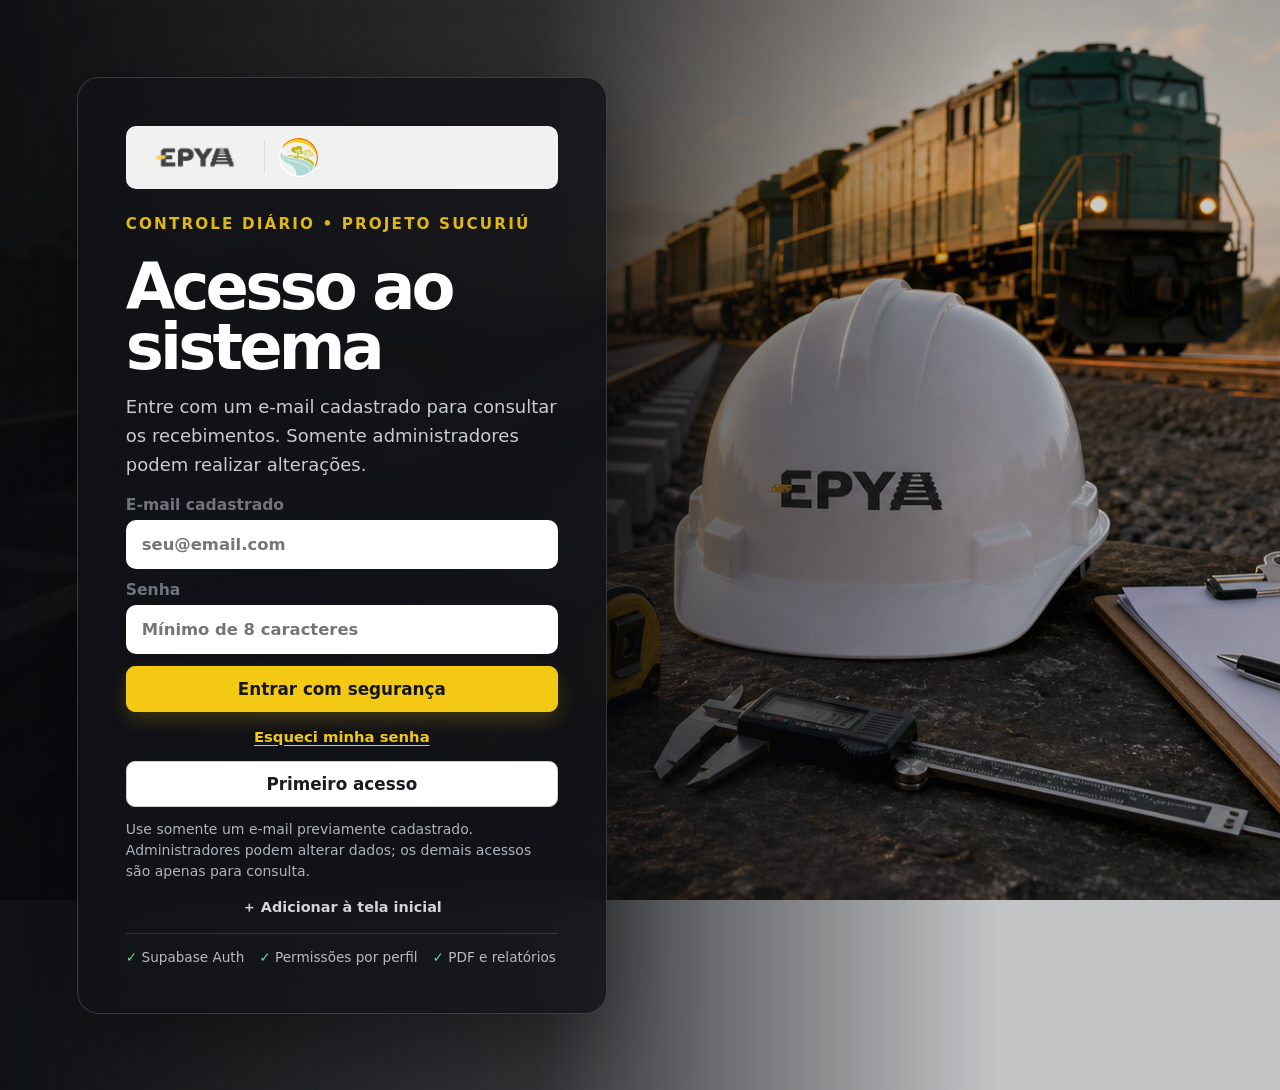
==== commit 42d7095b: "Atualiza acesso seguro do site de recebimentos" ====
--- a/recebimentos-epya/index.html
+++ b/recebimentos-epya/index.html
@@ -22,7 +22,7 @@
     <link rel="manifest" href="./manifest.webmanifest" />
     <link rel="icon" type="image/png" href="./icon-192.png" />
     <link rel="apple-touch-icon" href="./apple-touch-icon.png" />
-    <link rel="stylesheet" href="./styles.css?v=36" />
+    <link rel="stylesheet" href="./styles.css?v=37" />
   </head>
   <body>
     <div id="app">
@@ -32,6 +32,6 @@
       </div>
     </div>
     <script src="./supabase.min.js"></script>
-    <script type="module" src="./app.js?v=36"></script>
+    <script type="module" src="./app.js?v=37"></script>
   </body>
 </html>
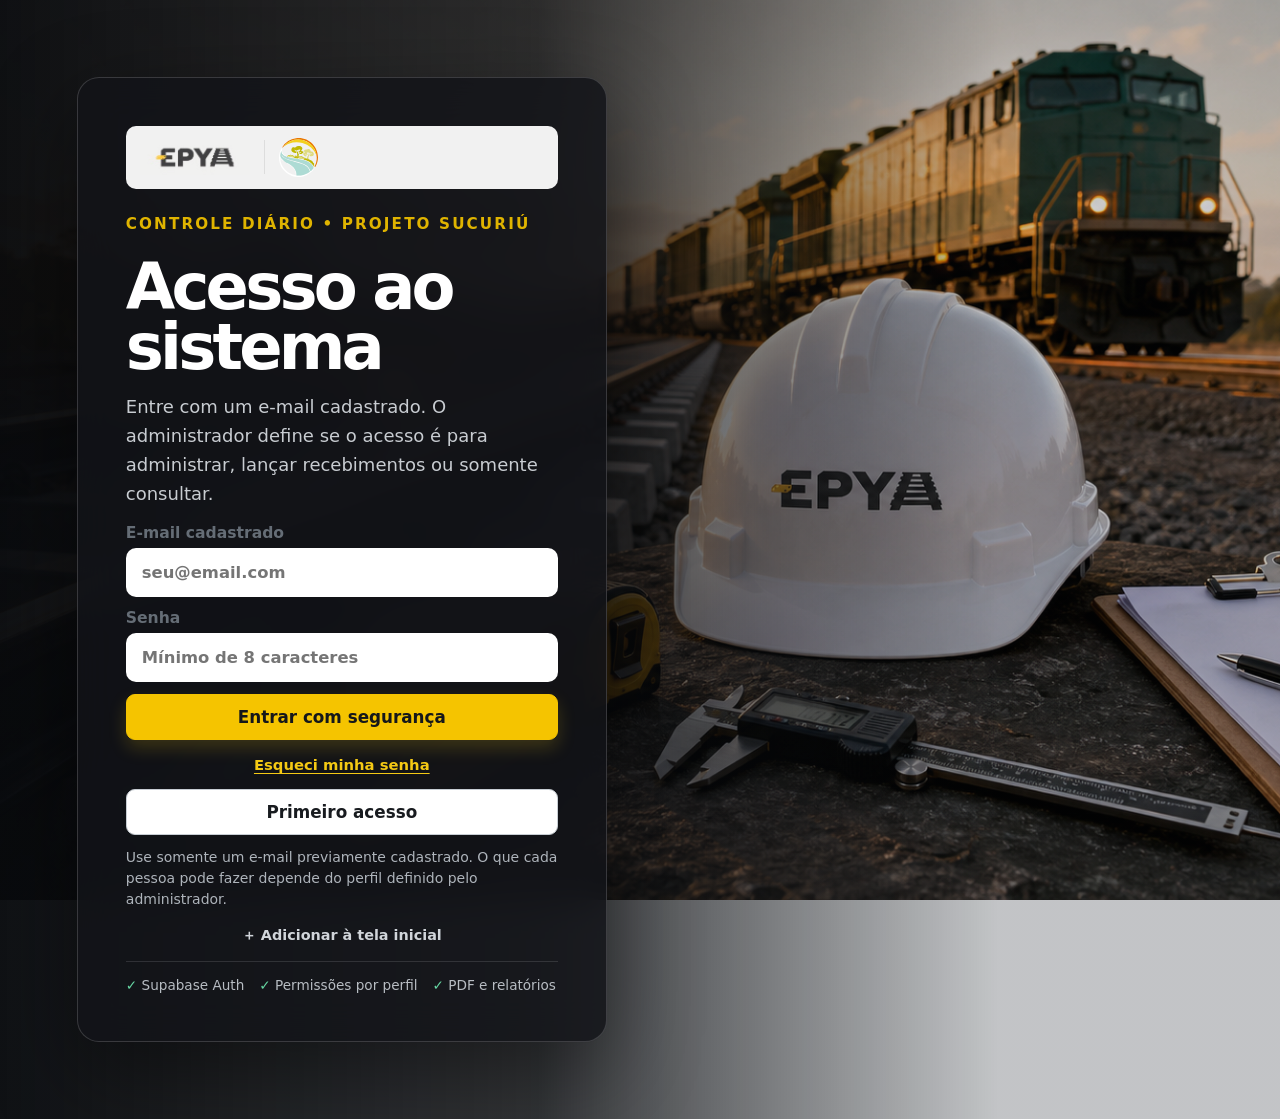
==== commit 2900dcad: "Atualiza painel do operador e visual do recebimento" ====
--- a/recebimentos-epya/index.html
+++ b/recebimentos-epya/index.html
@@ -22,7 +22,7 @@
     <link rel="manifest" href="./manifest.webmanifest" />
     <link rel="icon" type="image/png" href="./icon-192.png" />
     <link rel="apple-touch-icon" href="./apple-touch-icon.png" />
-    <link rel="stylesheet" href="./styles.css?v=37" />
+    <link rel="stylesheet" href="./styles.css?v=39" />
   </head>
   <body>
     <div id="app">
@@ -32,6 +32,6 @@
       </div>
     </div>
     <script src="./supabase.min.js"></script>
-    <script type="module" src="./app.js?v=37"></script>
+    <script type="module" src="./app.js?v=39"></script>
   </body>
 </html>
--- a/recebimentos-epya/styles.css
+++ b/recebimentos-epya/styles.css
@@ -1,23 +1,24 @@
 :root {
   color-scheme: light;
-  --yellow: #f4c914;
-  --yellow-strong: #e5b900;
-  --ink: #181a1e;
-  --ink-soft: #2a2e34;
-  --muted: #6f747d;
-  --muted-2: #9298a1;
-  --page: #f2f3f5;
+  --yellow: #f5c400;
+  --yellow-strong: #ddb100;
+  --ink: #181b1f;
+  --ink-soft: #2b3036;
+  --muted: #656d76;
+  --muted-2: #89919a;
+  --page: #f1f3f5;
   --surface: #ffffff;
-  --surface-2: #f8f9fa;
-  --line: #e0e3e7;
-  --line-strong: #cbd0d6;
-  --blue: #39b8ff;
-  --green: #24b487;
-  --red: #ff5d6c;
-  --orange: #ff9f43;
+  --surface-2: #f6f7f8;
+  --line: #dfe3e7;
+  --line-strong: #c7cdd3;
+  --blue: #287fa3;
+  --green: #16856b;
+  --red: #d84a4a;
+  --orange: #e98b2a;
   --purple: #7b61ff;
-  --shadow: 0 14px 38px rgba(22, 25, 30, 0.08);
-  --shadow-soft: 0 8px 24px rgba(22, 25, 30, 0.06);
+  --graphite: #181b1f;
+  --shadow: 0 14px 34px rgba(21, 26, 31, 0.1);
+  --shadow-soft: 0 7px 20px rgba(21, 26, 31, 0.07);
 }
 
 :root[data-theme="dark"] {
@@ -33,6 +34,7 @@
   --line-strong: #3b424c;
   --shadow: 0 18px 45px rgba(0, 0, 0, 0.28);
   --shadow-soft: 0 10px 26px rgba(0, 0, 0, 0.22);
+  --graphite: #0e1013;
 }
 
 * { box-sizing: border-box; }
@@ -51,32 +53,33 @@
 @keyframes spin { to { transform: rotate(360deg); } }
 
 .app-shell { min-height: 100vh; }
-.topbar { min-height: 88px; padding: 0 clamp(18px, 3vw, 52px); position: sticky; top: 0; z-index: 50; display: grid; grid-template-columns: auto 1fr auto; align-items: center; gap: 24px; background: color-mix(in srgb, var(--surface) 94%, transparent); border-bottom: 1px solid var(--line); backdrop-filter: blur(18px); }
+.topbar { min-height: 82px; padding: 0 clamp(18px, 3vw, 52px); position: sticky; top: 0; z-index: 50; display: grid; grid-template-columns: auto 1fr auto; align-items: center; gap: 24px; color: #fff; background: color-mix(in srgb, var(--graphite) 96%, transparent); border-bottom: 1px solid #30353b; box-shadow: 0 8px 26px rgba(0, 0, 0, .14); backdrop-filter: blur(18px); }
 .brand-lockup { padding: 0; display: flex; align-items: center; gap: 14px; text-align: left; background: transparent; border: 0; cursor: pointer; }
 .brand-lockup img { width: 96px; height: 44px; object-fit: contain; padding: 4px 6px; background: white; border-radius: 7px; }
 .brand-lockup span, .user-chip { display: grid; }
 .brand-lockup strong { font-size: .98rem; letter-spacing: -.015em; }
-.brand-lockup small, .user-chip small { margin-top: 2px; color: var(--muted); font-size: .78rem; }
+.brand-lockup small, .topbar .user-chip small { margin-top: 2px; color: #aeb4bc; font-size: .78rem; }
 .main-nav { min-width: 0; display: flex; justify-content: center; align-self: stretch; gap: 3px; }
-.nav-button { min-width: 74px; padding: 0 11px; position: relative; display: flex; align-items: center; justify-content: center; gap: 7px; color: var(--muted); white-space: nowrap; background: transparent; border: 0; cursor: pointer; }
+.nav-button { min-width: 74px; padding: 0 11px; position: relative; display: flex; align-items: center; justify-content: center; gap: 7px; color: #aeb4bc; white-space: nowrap; background: transparent; border: 0; cursor: pointer; }
 .nav-button span { font-size: 1.08rem; }
 .nav-button b { font-size: .84rem; font-weight: 740; }
 .nav-button::after { content: ""; height: 3px; position: absolute; right: 11px; bottom: 0; left: 11px; background: var(--yellow); border-radius: 4px 4px 0 0; transform: scaleX(0); transition: transform .2s ease; }
-.nav-button:hover, .nav-button.active { color: var(--ink); }
+.nav-button:hover, .nav-button.active { color: #fff; }
 .nav-button.active::after { transform: scaleX(1); }
 .top-actions { display: flex; align-items: center; gap: 8px; }
 .status-pill, .sync-badge { min-height: 34px; padding: 6px 10px; display: inline-flex; align-items: center; gap: 7px; color: var(--muted); font-size: .74rem; font-weight: 730; background: var(--surface-2); border: 1px solid var(--line); border-radius: 999px; }
+.topbar .status-pill { color: #d3d7dc; background: #24282d; border-color: #3a4047; }
 .status-pill { cursor: pointer; }
 .status-pill i, .sync-badge i { width: 7px; height: 7px; background: var(--green); border-radius: 50%; box-shadow: 0 0 0 4px color-mix(in srgb, var(--green) 16%, transparent); }
 .status-pill.offline i, .sync-badge.warning i { background: var(--orange); box-shadow: 0 0 0 4px color-mix(in srgb, var(--orange) 16%, transparent); }
-.icon-button { width: 36px; height: 36px; display: grid; place-items: center; background: var(--surface-2); border: 1px solid var(--line); border-radius: 9px; cursor: pointer; }
-.user-chip { min-width: 92px; padding-left: 11px; color: var(--ink); text-align: left; text-decoration: none; background: none; border: 0; border-left: 1px solid var(--line); cursor: pointer; }
+.icon-button { width: 36px; height: 36px; display: grid; place-items: center; background: #24282d; border: 1px solid #3a4047; border-radius: 9px; cursor: pointer; }
+.user-chip { min-width: 92px; padding-left: 11px; color: #fff; text-align: left; text-decoration: none; background: none; border: 0; border-left: 1px solid #3a4047; cursor: pointer; }
 .user-chip strong { max-width: 110px; overflow: hidden; font-size: .74rem; text-overflow: ellipsis; white-space: nowrap; }
-.control-owner-chip { min-width: max-content; padding-left: 10px; display: flex; align-items: center; gap: 9px; border-left: 1px solid var(--line); }
+.control-owner-chip { min-width: max-content; padding-left: 10px; display: flex; align-items: center; gap: 9px; border-left: 1px solid #3a4047; }
 .control-owner-chip > i { width: 34px; height: 34px; display: grid; place-items: center; color: #17191c; font-size: .7rem; font-style: normal; font-weight: 880; background: var(--yellow); border-radius: 50%; }
 .control-owner-chip > span { display: grid; }
-.control-owner-chip small { color: var(--muted); font-size: .69rem; line-height: 1.1; }
-.control-owner-chip .control-motto { margin-bottom: 3px; color: var(--ink-soft); font-family: Georgia, "Times New Roman", serif; font-size: .65rem; font-style: italic; font-weight: 600; letter-spacing: .01em; }
+.control-owner-chip small { color: #aeb4bc; font-size: .69rem; line-height: 1.1; }
+.control-owner-chip .control-motto { margin-bottom: 3px; color: #d8dce1; font-family: Georgia, "Times New Roman", serif; font-size: .65rem; font-style: italic; font-weight: 600; letter-spacing: .01em; }
 .control-owner-chip strong { margin-top: 3px; font-size: .83rem; line-height: 1.1; }
 .mobile-nav { display: none; }
 
@@ -84,7 +87,7 @@
 .view { animation: viewIn .28s ease both; }
 @keyframes viewIn { from { opacity: 0; transform: translateY(5px); } }
 .eyebrow { display: block; margin-bottom: 8px; color: color-mix(in srgb, var(--yellow) 80%, #8b7300); font-size: .76rem; font-weight: 850; letter-spacing: .14em; text-transform: uppercase; }
-.panel { padding: clamp(18px, 2.2vw, 29px); background: var(--surface); border: 1px solid var(--line); border-radius: 18px; box-shadow: var(--shadow-soft); }
+.panel { padding: clamp(18px, 2.2vw, 27px); background: var(--surface); border: 1px solid var(--line); border-radius: 14px; box-shadow: var(--shadow-soft); }
 .clickable { cursor: pointer; transition: transform .2s ease, box-shadow .2s ease, border-color .2s ease; }
 .clickable:hover { transform: translateY(-2px); border-color: var(--line-strong); box-shadow: var(--shadow); }
 .button { min-height: 46px; padding: 10px 18px; display: inline-flex; align-items: center; justify-content: center; gap: 8px; font-size: .84rem; font-weight: 820; text-decoration: none; border: 1px solid transparent; border-radius: 9px; cursor: pointer; transition: transform .15s ease, background .15s ease; }
@@ -100,12 +103,12 @@
 .back-link { margin-bottom: 18px; color: var(--muted); }
 .full { width: 100%; }
 
-.dashboard-hero { min-height: 350px; padding: clamp(28px, 4vw, 58px); position: relative; overflow: hidden; display: flex; align-items: center; color: white; background: linear-gradient(90deg, rgba(11, 13, 16, .95) 0%, rgba(11, 13, 16, .82) 37%, rgba(11, 13, 16, .28) 68%, rgba(11, 13, 16, .12) 100%), url("./hero-recebimento-epya.png") center 55% / cover; border-radius: 24px; box-shadow: 0 25px 55px rgba(15, 17, 20, .2); }
+.dashboard-hero { min-height: 286px; padding: clamp(28px, 3.5vw, 48px); position: relative; overflow: hidden; display: flex; align-items: center; color: white; background: linear-gradient(90deg, rgba(11, 13, 16, .96) 0%, rgba(11, 13, 16, .84) 39%, rgba(11, 13, 16, .3) 70%, rgba(11, 13, 16, .14) 100%), url("./hero-recebimento-epya.png") center 55% / cover; border-radius: 18px; box-shadow: 0 20px 44px rgba(15, 17, 20, .2); }
 .dashboard-hero::after { content: ""; width: 340px; height: 160px; position: absolute; left: 14%; bottom: -100px; background: var(--yellow); filter: blur(90px); opacity: .16; }
 .hero-copy { max-width: 650px; position: relative; z-index: 2; }
 .hero-kicker { margin-bottom: 22px; display: flex; align-items: center; gap: 10px; color: #d9dde1; font-size: .67rem; font-weight: 780; letter-spacing: .09em; text-transform: uppercase; }
 .hero-kicker i { width: 5px; height: 5px; background: var(--yellow); border-radius: 50%; }
-.dashboard-hero h1 { max-width: 650px; margin-bottom: 20px; font-size: clamp(2.5rem, 5.1vw, 5.4rem); line-height: .94; letter-spacing: -.063em; }
+.dashboard-hero h1 { max-width: 650px; margin-bottom: 16px; font-size: clamp(2.3rem, 4.2vw, 4.35rem); line-height: .96; letter-spacing: -.058em; }
 .dashboard-hero p { max-width: 565px; margin-bottom: 28px; color: #d2d6da; font-size: clamp(.88rem, 1.2vw, 1.05rem); line-height: 1.6; }
 .hero-actions { display: flex; flex-wrap: wrap; align-items: center; gap: 10px; }
 .dashboard-hero .sync-badge { color: #d9dcdf; background: rgba(14, 16, 19, .66); border-color: rgba(255, 255, 255, .16); }
@@ -879,8 +882,82 @@
 .report-image-control > div:first-child { flex: 1 1 350px; }
 .invoice-photo-report-toggle { flex: 1 1 100%; order: 2; }
 .report-image-control > .report-image-previews, .report-image-control > .report-image-empty { order: 3; width: 100%; }
+
+/* Perfil de campo: painel resumido e novos lançamentos. */
+.operator-shell .operator-topbar { grid-template-columns: auto 1fr auto; grid-template-rows: none; min-height: 82px; }
+.operator-shell .operator-nav { justify-self: center; }
+.operator-shell .operator-main { width: min(100%, 1120px); padding-top: 28px; }
+.operator-role-chip { min-height: 34px; padding: 7px 12px; display: inline-flex; align-items: center; color: #17191c; font-size: .72rem; font-weight: 820; background: var(--yellow); border: 1px solid var(--yellow); border-radius: 999px; }
+.operator-dashboard-hero { min-height: 210px; padding: clamp(26px, 4vw, 44px); position: relative; overflow: hidden; display: flex; align-items: end; justify-content: space-between; gap: 28px; color: white; background: linear-gradient(125deg, #121518 0%, #20262b 62%, #2d363d 100%); border-radius: 18px; box-shadow: var(--shadow); }
+.operator-dashboard-hero::before { content: ""; width: 110px; height: 5px; position: absolute; top: 0; left: clamp(26px, 4vw, 44px); background: var(--yellow); }
+.operator-dashboard-hero > div { max-width: 680px; }
+.operator-dashboard-hero .eyebrow { color: var(--yellow); }
+.operator-dashboard-hero h1 { margin-bottom: 10px; font-size: clamp(2rem, 5vw, 3.35rem); letter-spacing: -.055em; }
+.operator-dashboard-hero p { margin: 0; color: #c7cdd3; font-size: .88rem; line-height: 1.55; }
+.operator-dashboard-status { margin: 14px 0 18px; padding: 11px 14px; display: flex; align-items: center; justify-content: space-between; gap: 12px; color: var(--muted); font-size: .74rem; background: var(--surface); border: 1px solid var(--line); border-radius: 11px; }
+.operator-metrics-grid { margin-bottom: 18px; display: grid; grid-template-columns: repeat(3, minmax(0, 1fr)); gap: 14px; }
+.operator-metric-card { min-height: 150px; padding: 22px; position: relative; overflow: hidden; display: flex; flex-direction: column; justify-content: center; background: var(--surface); border: 1px solid var(--line); border-radius: 14px; box-shadow: var(--shadow-soft); }
+.operator-metric-card::before { content: ""; width: 5px; position: absolute; inset: 20px auto 20px 0; background: var(--yellow); border-radius: 0 5px 5px 0; }
+.operator-metric-card.rail::before { background: var(--blue); }
+.operator-metric-card.invoices::before { background: var(--green); }
+.operator-metric-card span { color: var(--muted); font-size: .76rem; font-weight: 760; }
+.operator-metric-card strong { margin: 8px 0 4px; font-size: clamp(2rem, 4vw, 3.1rem); line-height: 1; letter-spacing: -.05em; }
+.operator-metric-card small { color: var(--muted-2); font-size: .7rem; }
+.operator-location-filter { margin-bottom: 18px; display: flex; align-items: end; gap: 24px; border-left: 4px solid var(--yellow); }
+.operator-location-filter label { flex: 1; display: grid; gap: 7px; }
+.operator-location-filter label > span { font-size: .72rem; font-weight: 780; }
+.operator-location-filter p { flex: 1.2; margin: 0 0 8px; color: var(--muted); font-size: .72rem; line-height: 1.5; }
+.operator-locations .section-heading { margin-top: 26px; }
+.operator-location-grid { display: grid; grid-template-columns: repeat(2, minmax(0, 1fr)); gap: 14px; }
+.operator-location-card { padding: 22px; overflow: hidden; }
+.operator-location-card header { padding-bottom: 16px; display: flex; justify-content: space-between; gap: 18px; border-bottom: 1px solid var(--line); }
+.operator-location-card header span, .operator-location-card footer span { color: var(--muted); font-size: .68rem; }
+.operator-location-card h3 { margin: 3px 0 0; font-size: 1.12rem; letter-spacing: -.025em; }
+.operator-location-date { min-width: max-content; }
+.operator-location-values { padding: 18px 0; display: grid; grid-template-columns: 1fr 1fr; gap: 14px; }
+.operator-location-values > div { padding-left: 12px; display: grid; border-left: 4px solid var(--yellow); }
+.operator-location-values > .rail { border-color: var(--blue); }
+.operator-location-values span, .operator-location-values small { color: var(--muted); font-size: .68rem; }
+.operator-location-values strong { margin: 4px 0 2px; font-size: 1.65rem; line-height: 1; }
+.operator-location-card footer { padding-top: 13px; display: flex; align-items: center; justify-content: space-between; border-top: 1px solid var(--line); }
+.operator-empty-state { padding: 42px 24px; text-align: center; }
+.operator-empty-state p { margin: 8px auto 18px; max-width: 560px; color: var(--muted); font-size: .8rem; }
+.operator-confirmation-view { min-height: calc(100vh - 180px); display: grid; place-items: center; }
+.operator-confirmation-card { width: min(100%, 760px); padding: clamp(28px, 5vw, 54px); text-align: center; border-top: 5px solid var(--green); }
+.confirmation-mark { width: 64px; height: 64px; margin: 0 auto 18px; display: grid; place-items: center; color: white; font-size: 1.7rem; font-weight: 900; background: var(--green); border-radius: 50%; box-shadow: 0 10px 24px color-mix(in srgb, var(--green) 30%, transparent); }
+.operator-confirmation-card h1 { margin-bottom: 10px; font-size: clamp(1.8rem, 5vw, 3rem); letter-spacing: -.05em; }
+.operator-confirmation-card > p { margin: 0 auto 24px; max-width: 620px; color: var(--muted); font-size: .82rem; line-height: 1.55; }
+.operator-confirmation-card dl { margin: 0 0 26px; display: grid; grid-template-columns: repeat(2, minmax(0, 1fr)); text-align: left; border: 1px solid var(--line); border-radius: 12px; }
+.operator-confirmation-card dl > div { padding: 15px 17px; display: grid; gap: 4px; border-bottom: 1px solid var(--line); }
+.operator-confirmation-card dl > div:nth-child(odd) { border-right: 1px solid var(--line); }
+.operator-confirmation-card dt { color: var(--muted); font-size: .68rem; }
+.operator-confirmation-card dd { margin: 0; font-size: .8rem; font-weight: 780; overflow-wrap: anywhere; }
+.operator-confirmation-actions { display: flex; justify-content: center; gap: 10px; }
+.operator-form-view .page-heading { align-items: center; }
+.operator-stepbar { margin: 18px 0 14px; padding: 11px; display: grid; grid-template-columns: repeat(5, 1fr); gap: 7px; background: #20242a; border-radius: 12px; }
+.operator-stepbar span { min-width: 0; display: flex; align-items: center; gap: 7px; color: #d2d7dc; font-size: .68rem; font-weight: 720; }
+.operator-stepbar b { width: 25px; height: 25px; flex: 0 0 auto; display: grid; place-items: center; color: #17191c; background: var(--yellow); border-radius: 7px; }
+.operator-sync-panel { margin-bottom: 16px; padding: 14px 17px; display: flex; align-items: center; gap: 14px; background: var(--surface); border: 1px solid var(--line); border-left: 4px solid var(--yellow); border-radius: 12px; }
+.operator-sync-panel p { margin: 0; color: var(--muted); font-size: .76rem; line-height: 1.45; }
+.operator-field-grid { display: grid; grid-template-columns: 1fr 1.4fr; gap: 14px; }
+.operator-receiving-form .quality-input-grid { grid-template-columns: repeat(3, minmax(0, 1fr)); }
+.operator-receiving-form .final-form-panel { margin-bottom: 30px; }
+.operator-save-button { min-width: min(100%, 290px); }
+.operator-save-dock { display: none; }
+.supplier-fixed-field input[readonly] { color: var(--ink); font-weight: 760; background: color-mix(in srgb, var(--yellow) 7%, var(--surface-2)); border-color: color-mix(in srgb, var(--yellow) 38%, var(--line)); cursor: not-allowed; }
+.supplier-fixed-field small { color: var(--muted); font-size: .67rem; }
 @media (max-width: 900px) {
   .location-picker, .pending-summary { align-items: stretch; flex-direction: column; gap: 12px; }
+  .operator-shell .operator-topbar { padding: 0 16px; position: sticky; grid-template-columns: 1fr auto; grid-template-rows: none; }
+  .operator-shell .operator-nav { display: none; }
+  .operator-shell .top-actions { justify-content: flex-end; }
+  .operator-role-chip { display: none; }
+  .operator-shell .operator-main { padding-bottom: calc(92px + env(safe-area-inset-bottom)); }
+  .operator-mobile-nav { display: grid; grid-template-columns: repeat(2, 1fr); }
+  .operator-mobile-nav .nav-button { color: var(--muted); }
+  .operator-mobile-nav .nav-button.active { color: var(--ink); }
+  .operator-dashboard-hero { min-height: 185px; align-items: flex-start; flex-direction: column; }
+  .operator-location-grid { grid-template-columns: 1fr; }
 }
 @media (max-width: 620px) {
   .dashboard-view .metrics-grid { grid-template-columns: repeat(2, minmax(0, 1fr)); gap: 10px; }
@@ -896,6 +973,29 @@
   .invoice-photo-grid img { height: 130px; }
   .invoice-photo-grid figcaption { padding: 10px; }
   .invoice-photo-grid input { min-height: 44px; font-size: .75rem; }
+  .operator-form-view .page-heading { align-items: stretch; }
+  .operator-form-view .heading-summary { width: 100%; min-width: 0; text-align: left; }
+  .operator-stepbar { grid-template-columns: repeat(5, minmax(64px, 1fr)); overflow-x: auto; }
+  .operator-stepbar span { flex-direction: column; align-items: flex-start; }
+  .operator-sync-panel { align-items: flex-start; flex-direction: column; }
+  .operator-field-grid, .operator-receiving-form .quality-input-grid { grid-template-columns: 1fr; }
+  .operator-save-button { width: 100%; }
+  .operator-metrics-grid { grid-template-columns: repeat(2, minmax(0, 1fr)); gap: 10px; }
+  .operator-metric-card { min-height: 132px; padding: 17px; }
+  .operator-metric-card.invoices { grid-column: 1 / -1; min-height: 108px; }
+  .operator-location-filter { align-items: stretch; flex-direction: column; gap: 12px; }
+  .operator-dashboard-status { align-items: flex-start; flex-direction: column; }
+  .operator-dashboard-hero .button { width: 100%; }
+  .operator-confirmation-card dl { grid-template-columns: 1fr; }
+  .operator-confirmation-card dl > div:nth-child(odd) { border-right: 0; }
+  .operator-confirmation-actions { flex-direction: column; }
+  .operator-confirmation-actions .button { width: 100%; }
+  .operator-receiving-form .final-form-panel .operator-save-button { display: none; }
+  .operator-save-dock { min-height: 68px; padding: 9px 12px calc(9px + env(safe-area-inset-bottom)); position: fixed; right: 0; bottom: 62px; left: 0; z-index: 61; display: flex; align-items: center; justify-content: space-between; gap: 12px; background: color-mix(in srgb, var(--graphite) 96%, transparent); border-top: 1px solid #3a4047; box-shadow: 0 -10px 30px rgba(0, 0, 0, .2); }
+  .operator-save-dock span { color: #cbd1d7; font-size: .7rem; }
+  .operator-save-dock span strong { color: white; font-size: 1rem; }
+  .operator-save-dock .button { min-width: 205px; }
+  .operator-shell:has(.operator-form-view) .operator-main { padding-bottom: calc(160px + env(safe-area-inset-bottom)); }
 }
 @media (max-width: 390px) {
   .invoice-photo-grid { grid-template-columns: 1fr; }
